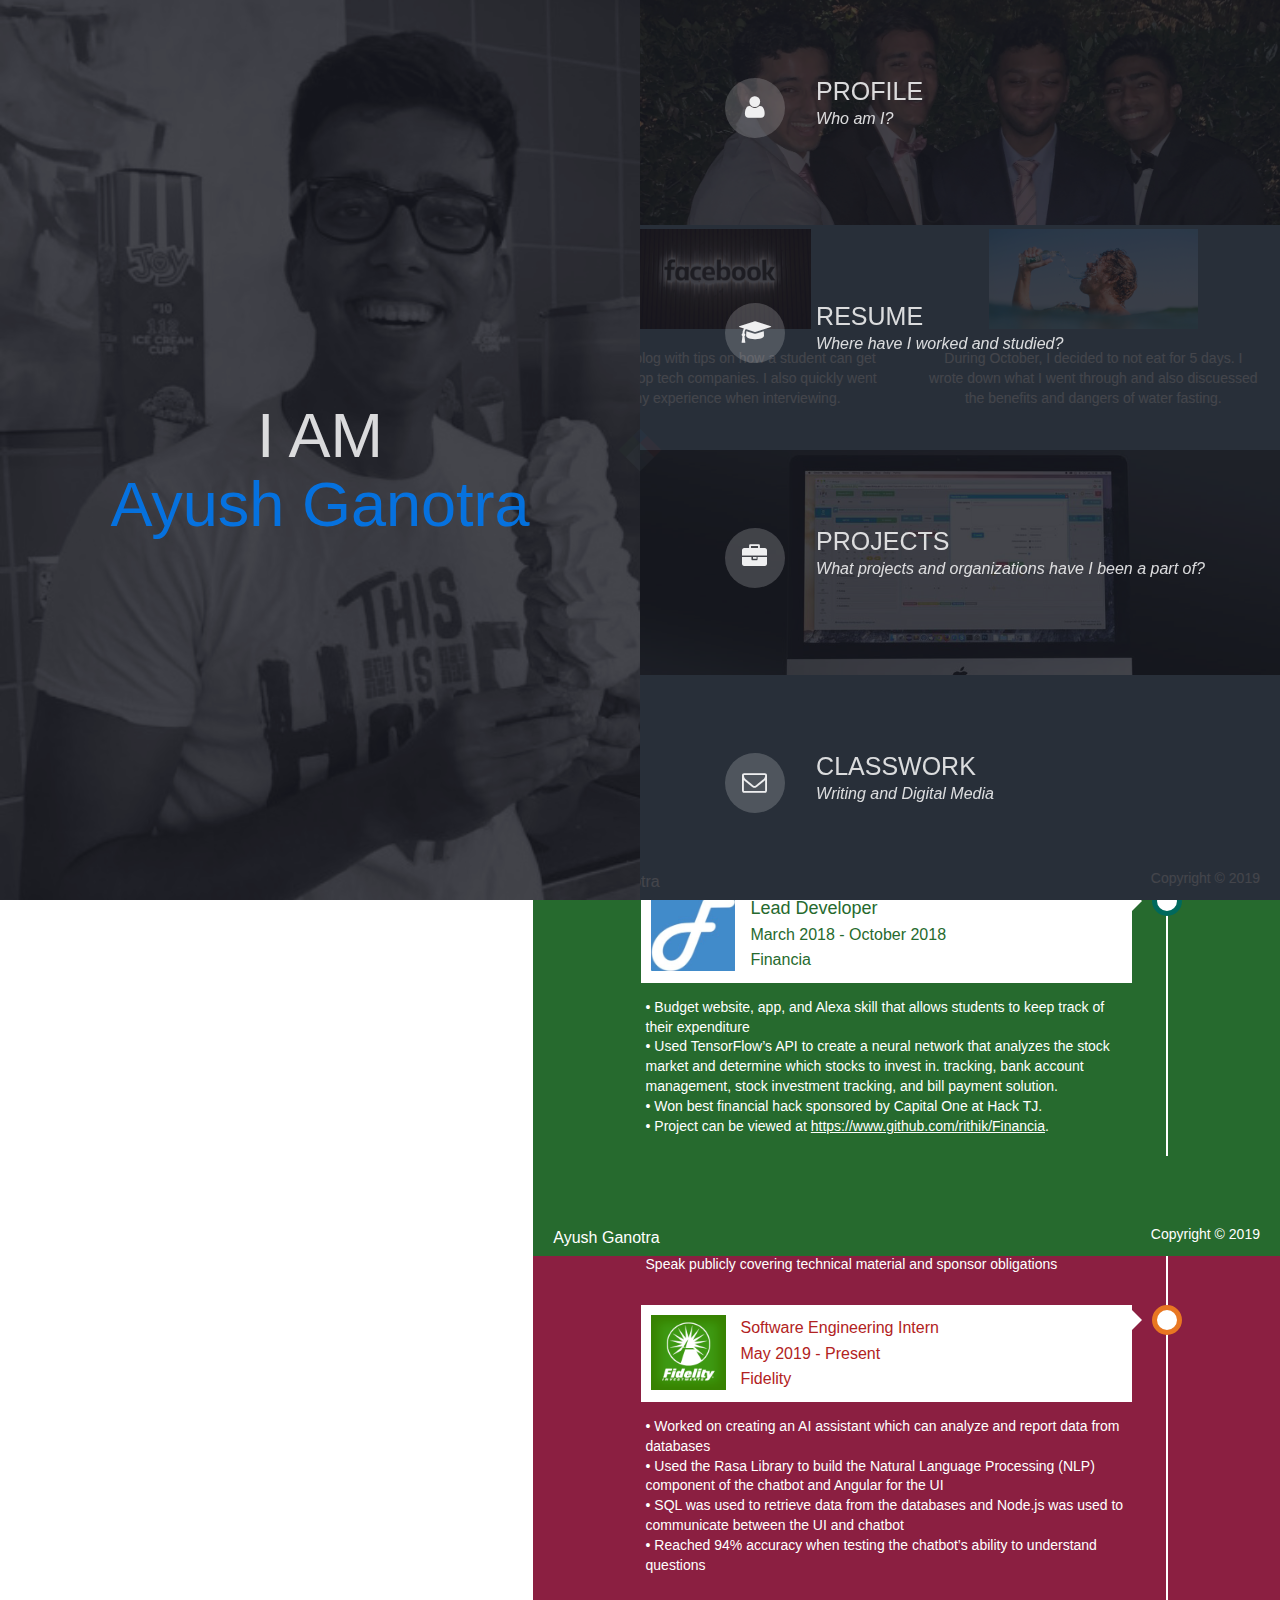
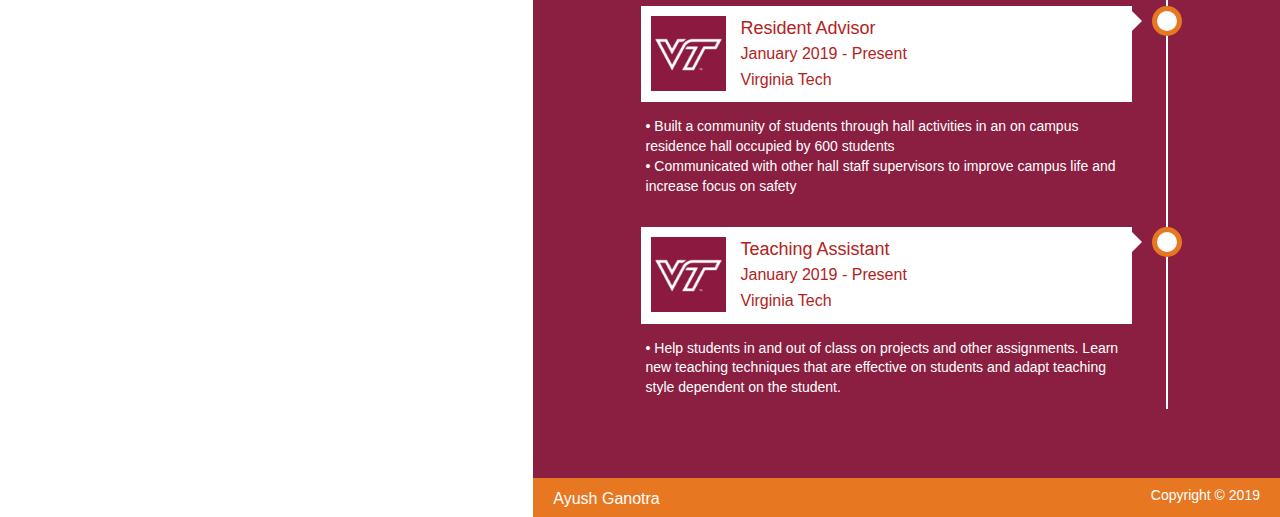
==== index.html @ da8c5354 "vlogs and blogs" ====
<!doctype html>
<html lang="en" class="no-js">


<meta http-equiv="content-type" content="text/html;charset=utf-8" />

<head>

    <!-- Global site tag (gtag.js) - Google Analytics -->
    <script async src="https://www.googletagmanager.com/gtag/js?id=UA-125806942-1"></script>
    <script>
        window.dataLayer = window.dataLayer || [];
        function gtag() { dataLayer.push(arguments); }
        gtag('js', new Date());

        gtag('config', 'UA-125806942-1');
    </script>

    <meta charset="UTF-8">
    <meta http-equiv="X-UA-Compatible" content="IE=edge">
    <meta name="viewport" content="width=device-width, initial-scale=1, maximum-scale=1, user-scalable=no">
    <title>Ayush Ganotra</title>
    <link rel="icon" href="images/Sunset.jpg">
    <link type="text/css" rel="stylesheet" href="bootstrap/css/bootstrap.min.css">

    <link type="text/css" rel="stylesheet" href="library/font-awesome/css/font-awesome.min.css">
    <link type="text/css" rel="stylesheet" href="library/popup/popup.css">
    <link type="text/css" rel="stylesheet" href="library/owl-carousel/owl.carousel.css">
    <link type="text/css" rel="stylesheet" href="library/owl-carousel/owl.theme.css">
    <link type="text/css" rel="stylesheet" href="css/style.blue.css">
    <link type="text/css" rel="stylesheet" href="css/responsive.css">

    <script type="text/javascript" src="library/modernizr/modernizr.js"></script>
</head>

<body>
    <div id="preloader">
        <div class="loader">
            <span></span>
            <span style="background: #B22222;"></span>
            <span style="background: #266A2E;"></span>
            <span style="background: #6A8D9D;"></span>
        </div>
    </div>

    <div class="home-page">
        <div class="introduction">
            <img alt="" src="images/ProfilePicture.jpg">
            <div class="mask">
            </div>
            <div class="intro-content">
                <h1>
                    I AM <br /><span>Ayush Ganotra</span></h1>
            </div>
        </div>


        <div class="menu">
            <div class="profile-btn">
                <img alt="" src="images/menu/profile_cover.jpg">
                <div class="mask">
                </div>
                <div class="heading col-xs-11 col-xs-offset-1">
                    <div class="col-xs-2 hidden-xs">
                        <i class="fa fa-user"></i>
                    </div>
                    <div class="col-sm-10">
                        <h2>PROFILE</h2>
                        <h3>Who am I?</h3>
                    </div>
                </div>
            </div>

            <div class="resume-btn">
                <img alt="" src="images/menu/portfolio_btn.jpg">
                <div class="mask">
                </div>
                <div class="heading col-xs-11 col-xs-offset-1">
                    <div class="col-xs-2 hidden-xs">
                        <i class="fa fa-graduation-cap"></i>
                    </div>
                    <div class="col-sm-10">
                        <h2>RESUME</h2>
                        <h3>Where have I worked and studied?</h3>
                    </div>
                </div>
            </div>

            <div class="portfolio-btn">
                <img alt="" src="images/menu/profile_btn.jpg">
                <div class="mask">
                </div>
                <div class="heading col-xs-11 col-xs-offset-1">
                    <div class="col-xs-2 hidden-xs">
                        <i class="fa fa-briefcase"></i>
                    </div>
                    <div class="col-sm-10">
                        <h2>PROJECTS</h2>
                        <h3>What projects and organizations have I been a part of?</h3>
                    </div>
                </div>
            </div>

            <div class="contact-btn">
                <img alt="" src="images/menu/resume_btn.jpg">
                <div class="mask">
                </div>
                <div class="heading col-xs-11 col-xs-offset-1">
                    <div class="col-xs-2 hidden-xs">
                        <i class="fa fa-envelope-o"></i>
                    </div>
                    <div class="col-sm-10">
                        <h2>CLASSWORK</h2>
                        <h3>Writing and Digital Media</h3>
                    </div>
                </div>
            </div>

        </div>
    </div>

    <div class="close-btn"></div>

    <div class="profile-page">

        <div class="image-container col-md-5 col-sm-12">
            <div class="mask">
            </div>
            <div class="main-heading">
                <h1>PROFILE</h1>
            </div>
        </div>

        <div class="content-container col-md-7 col-sm-12">

            <div class="story clearfix" style="min-height:0;">
                <h2 class="small-heading">WHO AM I?</h2>
                <div class="col-lg-11 col-lg-offset-1">
                    <div class="story-content clearfix">
                        <img alt="" src="images/Suit.jpeg" class="col-xs-offset-1 col-sm-offset-0 col-sm-4 col-xs-10">
                        <div class="col-sm-8 col-xs-12">
                            <h3>Well my full name is Ayushmaan Ganotra. </h3>
                            <div>
                                I'm currently a Sophomore at Virginia Tech pursuing a Computer Science Major.
                                I love to work on Computer Science and more specifically AI. I have commited to
                                interning at Facebook in 2020.
                            </div>

                            <a href="Resume.pdf" target="_blank">Download Resume</a>
                        </div>
                    </div>
                </div>
            </div>

            <div class="services-container clearfix">
                <h2 class="small-heading">WHAT CAN I DO?</h2>

                <div class="services col-lg-4 col-md-4 col-sm-4">
                    <i class="fa fa-code"></i>
                    <h3>BACKEND DEVELOPMENT</h3>
                    <p>
                        Node.js, Flask, and Angular
                    </p>
                </div>

                <div class="services col-lg-4 col-md-4 col-sm-4">
                    <i class="fa fa-laptop"></i>
                    <h3>WEB APP DEVELOPMENT</h3>
                    <p>
                        React, Javascript, CSS, HTML
                    </p>
                </div>


                <div class="services col-lg-4 col-md-4 col-sm-4">
                    <i class="fa fa-mobile"></i>
                    <h3>MOBILE APP DEVELOPMENT</h3>
                    <p>
                        Android, Flutter
                    </p>
                </div>

                <div class="services col-lg-4 col-md-4 col-sm-4">
                    <i class="fa fa-database"></i>
                    <h3>DATABASES</h3>
                    <p>
                        Firebase, MySQL, and SQLite
                    </p>
                </div>

                <div class="services col-lg-4 col-md-4 col-sm-4">
                    <i class="fa fa-code-fork"></i>
                    <h3>MISCELLANEOUS</h3>
                    <p>
                        Python, Git, Typescript, C, C++, Docker, Google Cloud, Amazon Web Services and Java
                    </p>
                </div>

                <div class="services col-lg-4 col-md-4 col-sm-4">
                    <i class="fa fa-phone"></i>
                    <h3>CONTACT ME</h3>
                    <p>
                        Phone: 703-839-3475<br>Email: ayushg@vt.edu
                    </p>
                </div>
            </div>

            <div class="footer clearfix">
                <a href="Resume.pdf" target="_blank">Ayush Ganotra</a>
                <p>
                    Copyright © 2019
                </p>
            </div>
        </div>
    </div>

    <div class="resume-page">

        <div class="image-container col-md-5 col-sm-12">
            <div class="mask">
            </div>
            <div class="main-heading">
                <div class="red">
                    <h1>RESUME</h1>
                </div>
            </div>
        </div>

        <div class="content-container col-md-7 col-sm-12">

            <div class="education clearfix">
                <h2 class="small-heading">EDUCATION</h2>

                <div
                    class="education-container col-lg-10 col-lg-offset-1 col-md-12 col-md-offset-0 col-sm-10 col-sm-offset-1">
                    <div class="item" style="color: #8B1F41">
                        <div class="bullet hidden-xs" style="background: #E87722">
                        </div>
                        <div class="education-content" style="color: #8B1F41">
                            <h3 style="background: #8B1F41; ::before border-color: #8B1F41">Virginia
                                Tech<br /><span>Blacksburg, Virginia</span> <br /><span> August 2018 - May 2021
                                    (Expected)</span></h3>
                            <p style="color:#8B1F41;margin-bottom: 0px;padding-bottom: 10px;">
                                GPA: 3.7 - Major: B.S. in Computer Science, May 2021 (Expected)
                                <br />
                                <br />
                                Pertinent Coursework includes:
                                <table class="table">
                                    <tbody>
                                        <tr>
                                            <td style="width:33%">Software Design & Data Structures</td>
                                            <td style="width:33%">Problem Solving</td>
                                            <td style="width:33%;">Computer Organization</td>
                                        </tr>
                                        <tr>
                                            <td style="border-bottom:1px solid #ddd; width:33%;">Discrete Math</td>
                                            <td style="border-bottom:1px solid #ddd; width:33%;">Applied Combinatorics
                                            </td>
                                            <td style="border-bottom:1px solid #ddd; width:33%;">Linear Alegebra</td>
                                        </tr>
                                    </tbody>
                                </table>
                            </p>
                        </div>
                    </div>

                    <div class="item" style="color: #FF0000">
                        <div class="bullet hidden-xs" style="background: #FF0000">
                        </div>
                        <div class="education-content" style="color: #8B1F41">
                            <h3 style="background: #000080; ::before border-color: #E87722">Thomas Jefferson High School
                                for Science and Technology <br /><span>Alexandria, Virginia</span> <br /><span>
                                    September 2014 - June 2018</span></h3>
                            <p style="padding-bottom:0px; color:#8B1F41;">
                                Graduated with a 4.2 GPA - Class of 2018
                                <br />
                                <br />
                                Pertinent Coursework includes:
                                <table class="table">
                                    <tbody>
                                        <tr>
                                            <td>AP Calculus BC</td>
                                            <td>Multivariable Calculus</td>
                                            <td>Linear Alegebra</td>
                                        </tr>
                                        <tr>
                                            <td>AP Computer Science</td>
                                            <td>Mobile & Web App Dev</td>
                                            <td>Computer Vision</td>
                                        </tr>
                                        <tr>
                                            <td style="border-bottom:1px solid #ddd;">Artificial Intelligence</td>
                                            <td style="border-bottom:1px solid #ddd;">Automation and Robotics</td>
                                            <td style="border-bottom:1px solid #ddd;">Parallel Computing</td>
                                        </tr>
                                    </tbody>
                                </table>
                            </p>
                        </div>
                    </div>

                </div>
            </div>

            <div class="experience clearfix" style="background: #8B1F41">
                <h2 class="small-heading">PROFESSIONAL EXPERIENCE</h2>
                <div
                    class="experience-container col-lg-10 col-lg-offset-1 col-md-12 col-md-offset-0 col-sm-10 col-sm-offset-1">

                    <div class="item">
                        <div class="bullet hidden-xs" style="border: 5px solid #E87722">
                        </div>
                        <div class="experience-content">
                            <h3 style="color: #B22222">
                                <span>
                                    <img alt="" src="images/menu/MLH.jpg"
                                        style="height: 75px; float: left; margin-right: 15px;">
                                </span>
                                MLH Coach<span> <br /> Nov 2019 - Present<br />
                                    Major League Hacking</span></h3>
                            <p>
                                Coach (event representative) at student run hackathons across the US
                                <br>Coordinate with attendees, organizers, mentors, and sponsors to the ensure the best
                                experience
                                <br>Speak publicly covering technical material and sponsor obligations
                            </p>
                        </div>
                    </div>

                    <div class="item">
                        <div class="bullet hidden-xs" style="border: 5px solid #E87722">
                        </div>
                        <div class="experience-content">
                            <h3 style="color: #B22222">
                                <span>
                                    <img alt="" src="images/menu/fidelity.png"
                                        style="height: 75px; float: left; margin-right: 15px;">
                                </span>
                                <span style="left=75px;">
                                    Software Engineering Intern
                                    <br> May 2019 - Present<br />
                                    Fidelity
                                </span>



                            </h3>

                            <p>
                                • Worked on creating an AI assistant which can analyze and report data from databases
                                <br>• Used the Rasa Library to build the Natural Language Processing (NLP) component of
                                the chatbot and Angular for the UI
                                <br>• SQL was used to retrieve data from the databases and Node.js was used to
                                communicate between the UI and chatbot
                                <br>• Reached 94% accuracy when testing the chatbot’s ability to understand questions
                            </p>
                        </div>
                    </div>


                    <div class="item">
                        <div class="bullet hidden-xs" style="border: 5px solid #E87722">
                        </div>
                        <div class="experience-content">
                            <h3 style="color: #B22222">
                                <img alt="" src="images/menu/VT.png"
                                    style="height: 75px; float: left; margin-right: 15px;">
                                Resident Advisor<span> <br /> January 2019 - Present<br />
                                    Virginia Tech</span></h3>
                            <p>
                                • Built a community of students through hall activities in an on campus residence hall
                                occupied by 600 students
                                <br>• Communicated with other hall staff supervisors to improve campus life and increase
                                focus on safety
                            </p>
                        </div>
                    </div>

                    <div class="item">
                        <div class="bullet hidden-xs" style="border: 5px solid #E87722">
                        </div>
                        <div class="experience-content">
                            <h3 style="color: #B22222"><img alt="" src="images/menu/VT.png"
                                    style="height: 75px; float: left; margin-right: 15px;"> Teaching Assistant<span>
                                    <br /> January 2019 - Present<br />
                                    Virginia Tech</span></h3>
                            <p>
                                • Help students in and out of class on projects and other assignments. Learn new
                                teaching techniques that are effective on students and adapt teaching style dependent on
                                the student.
                            </p>
                        </div>
                    </div>

                </div>
            </div>

            <div class="footer clearfix" style="background: #E87722">
                <a href="Resume.pdf" target="_blank">Ayush Ganotra</a>
                <p>
                    Copyright © 2019
                </p>
            </div>
        </div>
    </div>

    <div class="portfolio-page">

        <div class="image-container col-md-5 col-sm-12">
            <div class="mask">
            </div>
            <div class="main-heading">
                <div class="gray">
                    <h1>PROJECTS</h1>
                </div>
            </div>
        </div>

        <div class="content-container col-md-7 col-sm-12">
            <div class="education clearfix">
                <h2 class="small-heading">ORGANIZATIONS</h2>

                <div
                    class="oeducation-container col-lg-10 col-lg-offset-1 col-md-12 col-md-offset-0 col-sm-10 col-sm-offset-1">
                    <div class="item" style="color: #266A2E">
                        <div class="bullet hidden-xs" style="background: #266A2E">
                        </div>
                        <div class="oeducation-content" style="color: #266A2E">

                            <h3 style="background: #266A2E;">
                                <img alt="" src="images/menu/logoAlphaBG.png"
                                    style="height: 75px; float: left; margin-right: 15px;">
                                Lead of Sponsorship<span>
                                    <br /> September 2018 -
                                    Present<br>
                                    VTHacks</span></h3>
                            <p style="color:#266A2E;margin-bottom: 0px;padding-bottom: 10px;">
                                • Worked on raising over $26k from 9 companies for the VTHacks hackathon that had over
                                1000 registrations.
                                <br>
                                • Managed communication with sponsors, negotiated conditions and
                                funding, and ensured a dynamic and exciting experience for representatives who attended
                                the event

                            </p>
                        </div>
                    </div>

                </div>
            </div>
            <div class="portfolio clearfix" style="background: #266A2E">

                <h2 class="small-heading">PROJECTS</h2>
                <div
                    class="portfolio-container col-lg-10 col-lg-offset-1 col-md-12 col-md-offset-0 col-sm-10 col-sm-offset-1">

                    <div class="item">
                        <div class="bullet hidden-xs" style="border: 5px solid #00695C">
                        </div>
                        <div class="portfolio-content">
                            <h3 style="color: #266A2E">
                                <span>
                                    <img alt="" src="images/menu/abstractassembly.png"
                                        style="height: 75px; float: left; margin-right: 15px;">
                                </span>
                                Abstract Assembly<span> <br /> December 2018 - Present<br>
                                    Lead Developer</span></h3>
                            <p>
                                • Use deep learning techniques to decrease the design process time of CubeSats by over
                                50%.
                                <br>• Part of Orion AI Satellite Builder: Creating firebase services that allow
                                components to communicate with each other
                                <br>• Currently working with one company and hope to launch product by Q4 2019
                            </p>
                        </div>
                    </div>

                    <div class="item">
                        <div class="bullet hidden-xs" style="border: 5px solid #00695C">
                        </div>
                        <div class="portfolio-content">
                            <h3 style="color: #266A2E">
                                <span>
                                    <img alt="" src="images/menu/financia.jpeg"
                                        style="height: 75px; float: left; margin-right: 15px;">
                                </span>
                                Lead Developer<span> <br /> March 2018 - October 2018<br>
                                    Financia</span></h3>
                            <p>
                                • Budget website, app, and Alexa skill that allows students to keep track of their
                                expenditure
                                <br>• Used TensorFlow’s API to create a neural network that analyzes the stock market
                                and determine which stocks to invest in.
                                tracking, bank account management, stock investment tracking, and bill payment solution.
                                <br>• Won best financial hack sponsored by Capital One at Hack TJ.
                                <br>• Project can be viewed at <a href="https://www.github.com/rithik/Financia"
                                    target="_blank" style="color:white; text-decoration:underline;"
                                    onMouseOver="this.style.fontWeight=700;"
                                    onMouseOut="this.style.fontWeight=400;">https://www.github.com/rithik/Financia</a>.
                            </p>
                        </div>
                    </div>

                </div>
            </div>

            <div class="footer clearfix" style="background: #266A2E">
                <a href="Resume.pdf" target="_blank">Ayush Ganotra</a>
                <p>
                    Copyright © 2019
                </p>
            </div>
        </div>
    </div>

    <div class="contact-page" style="background:#B0B0B0">

        <div class="image-container col-md-5 col-sm-12">
            <div class="mask">
            </div>
            <div class="main-heading">
                <div class="gray">
                    <h1>CLASSWORK</h1>
                </div>
            </div>
        </div>

        <div class="content-container col-md-7 col-sm-12">
            <div class="contact-details clearfix" id="contact_section" style="background:#6A8D9D">
                <h2 class="small-heading" style="color:white">VLOGS AND BLOGS</h2>
                <div class="contact col-sm-6">
                    <h4 class="small-heading text-center" style="color:white">How to get an opportunity to work at
                        Google, Facebook, or Microsoft</h4>
                    <img style="height: 100px; display: block; margin: auto;" src="images/menu/facebook.jpeg">
                    <br>
                    <p style="color:white">
                        I created a blog with tips on how a student can get offers from top tech companies. I also
                        quickly went over my experience when interviewing.
                    </p>
                </div>

                <div class="contact col-sm-6">
                    <p style="color:white">
                        <h4 class="small-heading text-center" style="color:white">How to get an opportunity to work at
                            Google, Facebook, or Microsoft</h4>
                        <img style="height: 100px; display: block; margin: auto;" src="images/menu/drinking_water.jpg">
                        <br>
                        <p style="color:white">
                            During October, I decided to not eat for 5 days. I wrote down what I went through and also
                            discuessed the benefits and dangers of water fasting.
                        </p>
                    </p>
                </div>

                <div class="contact col-sm-6" style="height: auto; color:white">
                    <iframe width="100%" height="100" scrolling="yes" frameborder="no" allow="autoplay"
                        src="https://w.soundcloud.com/player/?url=https%3A//api.soundcloud.com/tracks/713807728&color=%23ff5500&auto_play=false&hide_related=false&show_comments=true&show_user=true&show_reposts=false&show_teaser=true&visual=true"></iframe>

                    Our podcast on covers Virginia Tech's perception of Virtual Reality. We interviewed multiple
                    students and then talked about the responsed. After each interview, we also discussed our own
                    opinions on Virtual Reality.
                </div>

                <div class="contact col-sm-6" style="height: auto;">
                    <iframe width="300" height="100" src="https://www.youtube.com/embed/5u7WNGYyilE" frameborder="0"
                        allow="accelerometer; autoplay; encrypted-media; gyroscope; picture-in-picture"
                        allowfullscreen></iframe>
                    <div style="color:white">
                        Our video analyzes Zion Williamson's highlight. We talk about the potential Zion can have in the
                        NBA once he comes back. Will he be the next Lebron James?
                    </div>
                </div>

            </div>

            <div class="footer clearfix" id="contact_footer" style="background: #6a8d9d;">
                <div class="bfooter">
                    <a href="Resume.pdf" target="_blank">Ayush Ganotra</a>
                    <p>
                        Copyright © 2019
                    </p>
                </div>
            </div>
        </div>

    </div>


    <script type="text/javascript" src="js/jquery-1.11.3.min.js"></script>
    <script type="text/javascript" src="bootstrap/js/bootstrap.min.js"></script>
    <script type="text/javascript" src="library/jquery-easing/jquery.easing.min.js"></script>
    <script type="text/javascript" src="library/easy-pie-charts/jquery.easypiechart.min.js"></script>
    <script type="text/javascript" src="library/popup/jquery.popup.min.js"></script>
    <script type="text/javascript" src="library/owl-carousel/owl.carousel.min.js"></script>
    <script type="text/javascript" src="library/gMap/jquery.gmap.min.js"></script>
    <script type="text/javascript" src="library/buggyfill/viewport-units-buggyfill.hacks.js"></script>
    <script type="text/javascript" src="library/buggyfill/viewport-units-buggyfill.js"></script>
    <script>
        window.viewportUnitsBuggyfill.init({
            refreshDebounceWait: 50,
            hacks: window.viewportUnitsBuggyfillHacks
        });
        function resizeContactsPage() {
            if ($(window).width() > 480) {
                var footer_height = $("#contact_footer").outerHeight();
                $("#contact_section")[0].style.height = window.innerHeight - footer_height + "px";
            }
        }
        $(function () {
            resizeContactsPage();
        })
        window.addEventListener("resize", resizeContactsPage);

    </script>
    <script type="text/javascript" src="js/script.js"></script>
</body>

</html>
---- library/popup/popup.css ----
/*-------------------------------

	POPUP.CSS

-------------------------------*/

.popup_back {
	height: 100%;
	left: 0;
	position: fixed;
	top: 0;
	width: 100%;
	z-index: 1080;
}

.popup_cont {
	position: fixed;
	z-index: 1100;
}

.preloader {
	z-index: 1110;
}

/*---------------------

	EDIT BELOW

*/

.popup_close {
	color: #343333;
	cursor: pointer;
    background: #fff;
	position: absolute;
	padding: 0 5px;
	right: 10px;
	top: 10px;
}

@media only screen and (max-width: 768px) {
    .popup_close {
        color: #fff;
        background: #343333;
    }
}

.popup_back {
	cursor: pointer;
	background-color: #222;
}

div.popup {
	background: #fff;
}

.preloader {
	left: 50%;
	margin: -10px 0 0 -25px;
	position: fixed;
	top: 50%;
}
---- css/style.blue.css ----
/*
--------------------------------------------------------*

[INSTA, Main Stylesheet ]

    Color        : BLUE ( #0E4D92 )

    Name         : INSTA - Responsive Onepage Resume Template

    Version      :  1.0

    Author       :  Pixel_Factory

    Author URI   :  http://themeforest.net/user/Pixel_Factory

    Author Email : h.nafees.anwar@gmail.com


--------------------------------------------------------

--------------------------------------------------------

   TABLE OF CONTENTS:
  ====================

    1 ) Font Import From Google Fonts

    2 ) Preloader Styles

    3 ) General Rulas

    4 ) Homepage Styles

        - ( a ) Homepage
        - ( b ) Introduction Section
        - ( c ) Navigation Menu

    5 ) Close Button

    6 ) General Rules for Content Pages Fixed Image

    7 ) Profile Page

        - ( a ) Story of Glory
        - ( b ) What Can I Do
        - ( c ) Some Facts

    8 ) Resume Page

        - ( a ) Education Section
        - ( b ) Experience Section
        - ( c ) Skills Section

    9 ) Portfolio Page

        - ( a ) Portfolio Section
        - ( b )  Testimonial Section

    10 ) Contact Page

        - ( a )  Contact Form
        - ( b )  Contact Details

    11 ) Footer

--------------------------------------------------------
*/

/*-----------------------------------
                       1 ) Font Import From Google Fonts
                      -----------------------------------*/

@import url(https://fonts.googleapis.com/css?family=Hind:300, 500);
@import url(https://fonts.googleapis.com/css?family=Open+Sans:400, 400italic);

/*----------------------
                       2 ) Preloader Styles
                      ----------------------*/

#preloader {
  position: fixed;
  top: 0;
  left: 0;
  right: 0;
  bottom: 0;
  background-color: #1a1b23;
  z-index: 10000;
}

.loader {
  position: absolute;
  top: 50%;
  left: 50%;
  width: 30px;
  height: 30px;
  -webkit-transform: translate(-50%, -50%) rotate(45deg) translate3d(0, 0, 0);
  -moz-transform: translate(-50%, -50%) rotate(45deg) translate3d(0, 0, 0);
  -ms-transform: translate(-50%, -50%) rotate(45deg) translate3d(0, 0, 0);
  -o-transform: translate(-50%, -50%) rotate(45deg) translate3d(0, 0, 0);
  transform: translate(-50%, -50%) rotate(45deg) translate3d(0, 0, 0);
  -webkit-animation: loader 1.2s infinite ease-in-out;
  animation: loader 1.2s infinite ease-in-out;
}

.loader span {
  position: absolute;
  display: block;
  width: 20px;
  height: 20px;
  opacity: 0.8;
  background-color: #0e4d92;
  -webkit-animation: loaderBlock 1.2s infinite ease-in-out both;
  animation: loaderBlock 1.2s infinite ease-in-out both;
}

.loader span:nth-child(1) {
  top: 0;
  left: 0;
}

.loader span:nth-child(2) {
  top: 0;
  right: 0;
  -webkit-animation: loaderBlockInverse 1.2s infinite ease-in-out both;
  animation: loaderBlockInverse 1.2s infinite ease-in-out both;
}

.loader span:nth-child(3) {
  bottom: 0;
  left: 0;
  -webkit-animation: loaderBlockInverse 1.2s infinite ease-in-out both;
  animation: loaderBlockInverse 1.2s infinite ease-in-out both;
}

.loader span:nth-child(4) {
  bottom: 0;
  right: 0;
}

@-webkit-keyframes loader {
  0%,
  10%,
  100% {
    width: 40px;
    height: 40px;
  }
  65% {
    width: 80px;
    height: 80px;
  }
}

@-webkit-keyframes loaderBlock {
  0%,
  30% {
    -webkit-transform: rotate(0);
    -moz-transform: rotate(0);
    -ms-transform: rotate(0);
    -o-transform: rotate(0);
    transform: rotate(0);
  }
  55% {
    opacity: 1;
  }
  100% {
    -webkit-transform: rotate(90deg);
    -moz-transform: rotate(90deg);
    -ms-transform: rotate(90deg);
    -o-transform: rotate(90deg);
    transform: rotate(90deg);
  }
}

@-webkit-keyframes loaderBlockInverse {
  0%,
  20% {
    -webkit-transform: rotate(0);
    -moz-transform: rotate(0);
    -ms-transform: rotate(0);
    -o-transform: rotate(0);
    transform: rotate(0);
  }
  55% {
    opacity: 1;
  }
  100% {
    -webkit-transform: rotate(-90deg);
    -moz-transform: rotate(-90deg);
    -ms-transform: rotate(-90deg);
    -o-transform: rotate(-90deg);
    transform: rotate(-90deg);
  }
}

@keyframes loader {
  0%,
  10%,
  100% {
    width: 40px;
    height: 40px;
  }
  65% {
    width: 80px;
    height: 80px;
  }
}

@keyframes loaderBlock {
  0%,
  30% {
    -webkit-transform: rotate(0);
    -moz-transform: rotate(0);
    -ms-transform: rotate(0);
    -o-transform: rotate(0);
    transform: rotate(0);
  }
  55% {
    opacity: 1;
  }
  100% {
    -webkit-transform: rotate(90deg);
    -moz-transform: rotate(90deg);
    -ms-transform: rotate(90deg);
    -o-transform: rotate(90deg);
    transform: rotate(90deg);
  }
}

@keyframes loaderBlockInverse {
  0%,
  20% {
    -webkit-transform: rotate(0);
    -moz-transform: rotate(0);
    -ms-transform: rotate(0);
    -o-transform: rotate(0);
    transform: rotate(0);
  }
  55% {
    opacity: 1;
  }
  100% {
    -webkit-transform: rotate(-90deg);
    -moz-transform: rotate(-90deg);
    -ms-transform: rotate(-90deg);
    -o-transform: rotate(-90deg);
    transform: rotate(-90deg);
  }
}

/*-------------------
                       3 ) General Rulas
                      -------------------*/

p,
h1,
h2,
h3,
h4,
h5,
h6 {
  color: #343333;
}

html,
body,
textarea,
button,
input {
  font-family: "Open Sans", sans-serif;
}

h1,
h2,
h3,
h4,
h5,
h6 {
  font-family: "Hind", sans-serif;
}

p {
  font-size: 14px;
  line-height: 1.42;
}

h1 {
  font-size: 63px;
  font-weight: 500;
}

h2 {
  font-size: 36px;
  font-weight: 500;
}

h2.small-heading {
  padding: 60px 0 20px 0;
  text-align: center;
}

h3 {
  font-size: 18px;
  font-weight: 500;
}

body {
  overflow-x: hidden;
}

/*---------------------
                       4 ) Homepage Styles
                      ---------------------*/

/* ( a ) Homepage */

.home-page {
  width: 100vw;
  height: 100vh;
  overflow: hidden;
  position: fixed;
  top: 0;
  left: 0;
  z-index: 2000;
}

/* ( b ) Introduction Section */

.introduction {
  float: left;
  padding: 0;
  overflow: hidden;
  position: relative;
}

.introduction img {
  position: absolute;
  top: 0;
  left: 0;
}

.mask {
  width: 100%;
  height: 100%;
  opacity: 0.8;
  position: absolute;
  top: 0;
  left: 0;
  background: #1a1b23;
}

.intro-content {
  position: relative;
  z-index: 10;
  top: 50%;
  opacity: 0.9;
  -webkit-transform: translateY(-50%);
  -moz-transform: translateY(-50%);
  -ms-transform: translateY(-50%);
  -o-transform: translateY(-50%);
  transform: translateY(-50%);
}

.intro-content h1 {
  color: #fff;
  text-align: center;
}

.intro-content h1 span,
.main-heading h1 span {
  color: #0080ff;
}

.intro-content h2 {
  color: #fff;
  text-decoration: underline;
  text-align: center;
  font-weight: 300;
  font-size: 30px;
}

.social-media {
  font-size: 25px;
  text-align: center;
  margin-top: 50px;
}

.social-media a {
  color: #fff;
  text-decoration: none;
  outline: 0 none;
  padding: 0 10px;
}

.social-media a + .tooltip > .tooltip-inner {
  background-color: transparent;
  color: #0e4d92;
  font-size: 16px;
}
.social-media a + .tooltip > .tooltip-arrow {
  border-bottom-color: transparent;
}

/*Bootstrap tooltips Customized*/

.social-media a:hover {
  color: #0e4d92;
}

/* ( c ) Navigation Menu */

.menu {
  float: left;
  padding: 0;
  position: relative;
}

.menu > div {
  width: 100%;
  height: 25%;
  overflow: hidden;
  position: relative;
  cursor: pointer;
}

.menu > div > img {
  position: absolute;
  top: 0;
  left: 0;
  width: 100%;
  height: auto;
  -webkit-transition: -webkit-transform 1s linear;
  -moz-transition: -moz-transform 1s linear;
  -ms-transition: -ms-transform 1s linear;
  -o-transition: -o-transform 1s linear;
  transition: transform 1s linear;
}

.menu > div:hover > img {
  -webkit-transform: scale(1.2);
  -moz-transform: scale(1.2);
  -ms-transform: scale(1.2);
  -o-transform: scale(1.2);
  transform: scale(1.2);
}

.heading {
  position: relative;
  top: 50%;
  -webkit-transform: translateY(-50%);
  -moz-transform: translateY(-50%);
  -ms-transform: translateY(-50%);
  -o-transform: translateY(-50%);
  transform: translateY(-50%);
}

.heading i {
  background: rgba(256, 256, 256, 0.2);
  border-radius: 50%;
  color: #fff;
  display: block;
  font-size: 25px;
  height: 60px;
  line-height: 60px;
  margin: auto auto 10px;
  text-align: center;
  box-shadow: 0 0 0 0 rgba(256, 256, 256, 0.2);
  width: 60px;
  -webkir-transition: all 0.3s;
  -moz-transition: all 0.3s;
  -ms-transition: all 0.3s;
  -o-transition: all 0.3s;
  transition: all 0.3s;
}

.menu > div:hover .heading i {
  box-shadow: 0 0 0 50px rgba(256, 256, 256, 0);
}

.heading h2 {
  color: #fff;
  margin: 0;
  font-size: 25px;
  opacity: 0.9;
}

.heading h2 span {
  color: #0e4d92;
}

.heading h3 {
  color: #fff;
  margin-top: 5px;
  margin-bottom: 0;
  font-size: 16px;
  opacity: 0.9;
  font-style: italic;
  font-weight: 300;
}

/*------------------
                       5 ) Close Button
                      ------------------*/

.close-btn {
  background: url(../images/icon/close.png);
  z-index: 1000;
  cursor: pointer;
  width: 40px;
  height: 40px;
  position: fixed;
  right: 3%;
  top: 30px;
  background-size: cover;
}

/*-------------------------------------------------
                       6 ) General Rules for Content Pages Fixed Image
                      -------------------------------------------------*/

.profile-page,
.resume-page,
.portfolio-page,
.contact-page {
  position: absolute;
  top: 0;
  left: 0;
  width: 100%;
}

.image-container {
  height: 100vh;
  position: fixed;
  padding: 0;
  overflow: hidden;
}

.main-heading {
  position: relative;
  top: 50%;
  padding-left: 50px;
  -webkit-transform: translateY(200%);
  -moz-transform: translateY(200%);
  -ms-transform: translateY(200%);
  -o-transform: translateY(200%);
  transform: translateY(200%);
}

.main-heading h1 {
  color: #fff;
  position: relative;
  text-align: left;
}

.main-heading h1:after {
  background-color: #0e4d92;
  position: absolute;
  content: "";
  top: 100%;
  left: 0;
  width: 400px;
  height: 6px;
}

.main-heading .red h1:after {
  background-color: #b22222;
  position: absolute;
  content: "";
  top: 100%;
  left: 0;
  width: 400px;
  height: 6px;
}

.main-heading .gray h1:after {
  background-color: #6a8d9d;
  position: absolute;
  content: "";
  top: 100%;
  left: 0;
  width: 400px;
  height: 6px;
}

.main-heading .green h1:after {
  background-color: #266a2e;
  position: absolute;
  content: "";
  top: 100%;
  left: 0;
  width: 400px;
  height: 6px;
}

.content-container {
  left: 41.666%;
  position: relative;
  padding: 0;
  background: #f5f5f5;
}

/*------------------
                       7 ) Profile Page
                      ------------------*/

/* ( a ) Story of Glory */

.profile-page .image-container {
  background: url(../images/menu/profile_cover.jpg);
  background-size: cover;
  background-position: bottom;
}

.story {
  background: #e6ac03;
  background-size: cover;
  min-height: 100vh;
}

.story-content {
  padding: 20px;
}

.story-content img {
  padding: 0;
  border: 1px solid #0e4d92;
}

.story-content div h3 {
  color: #0e4d92;
  line-height: 1;
  margin-top: 0;
}

.story-content div p {
  text-indent: 25px;
}

.story-content div a {
  border: 1px solid #0e4d92;
  color: #0e4d92;
  display: block;
  float: left;
  margin: 29px 5px;
  padding: 10px 25px;
  text-decoration: none;
  text-align: center;
  -webkir-transition: all 0.3s;
  -moz-transition: all 0.3s;
  -ms-transition: all 0.3s;
  -o-transition: all 0.3s;
  transition: all 0.3s;
}

.story-content div a:hover {
  background: #0e4d92;
  color: #fff;
}

/* ( b ) What Can I Do */

.services-container {
  background: #0e4d92;
}

.services-container h2 {
  color: #fff;
}

.services {
  text-align: center;
  padding: 15px;
  -webkir-transition: all 0.3s;
  -moz-transition: all 0.3s;
  -ms-transition: all 0.3s;
  -o-transition: all 0.3s;
  transition: all 0.3s;
}

.services:hover {
  background: rgba(255, 255, 255, 0.05);
}

.services i {
  background: #fff;
  border-radius: 50%;
  box-shadow: 0 0 0 8px rgba(255, 255, 255, 0.15),
    0 0 0 0 rgba(255, 255, 255, 0.3);
  color: #0e4d92;
  font-size: 36px;
  height: 60px;
  line-height: 60px;
  width: 60px;
  margin: 20px 0 10px 0;
  -webkir-transition: all 0.3s;
  -moz-transition: all 0.3s;
  -ms-transition: all 0.3s;
  -o-transition: all 0.3s;
  transition: all 0.3s;
  cursor: pointer;
}

.services:hover i {
  box-shadow: 0 0 0 8px rgba(255, 255, 255, 0.15),
    0 0 0 40px rgba(255, 255, 255, 0);
}
.services p,
.services h3 {
  color: #fff;
}

/* ( c ) Some Facts */

.facts {
  background: url(../images/background/facts-bg.html);
  background-size: cover;
  text-align: center;
  padding: 50px 15px;
}

/*-----------------
                       8 ) Resume Page
                      -----------------*/

/* ( a ) Education Section */

.resume-page .image-container {
  background: url(../images/background/resume_image.jpg);
  background-size: cover;
  background-position: bottom;
}

.education-container {
  position: relative;
  margin-bottom: 50px;
  margin-top: 25px;
}

.education-container:before {
  background: #b22222;
  content: "";
  height: 96%;
  left: 50px;
  position: absolute;
  top: 2%;
  width: 2px;
}

.item {
  position: relative;
  margin-bottom: 5px;
}

.education-container .bullet {
  background: #b22222;
  border: 5px solid #fff;
  border-radius: 50%;
  height: 30px;
  left: 21px;
  display: inline-block;
  position: relative;
  width: 30px;
  -webkir-transition: all 0.3s;
  -moz-transition: all 0.3s;
  -ms-transition: all 0.3s;
  -o-transition: all 0.3s;
  transition: all 0.3s;
  vertical-align: top;
}

.education-content {
  display: inline-block;
  padding: 0 15px;
  margin-left: 15px;
  width: 88%;
}

.education-content h3 {
  background: #b22222;
  color: #fff;
  display: block;
  margin: 0;
  padding: 10px;
  position: relative;
}

.education-content h3:before {
  border-color: transparent #b22222 transparent transparent;
  border-image: none;
  border-style: solid;
  border-width: 10px;
  content: "";
  position: absolute;
  right: 100%;
  top: 5px;
}

.education-content h3 span {
  font-size: 16px;
}

.education-content p {
  padding: 15px 5px;
}

/* ORGANIZATIONS  */

/* ( a ) Education Section */

.resume-page .image-container {
  background: url(../images/background/resume_image.jpg);
  background-size: cover;
  background-position: bottom;
}

.oeducation-container {
  position: relative;
  margin-bottom: 50px;
  margin-top: 25px;
}

.oeducation-container:before {
  background: #266a2e;
  content: "";
  height: 96%;
  left: 50px;
  position: absolute;
  top: 2%;
  width: 2px;
}

.item {
  position: relative;
  margin-bottom: 5px;
}

.oeducation-container .bullet {
  background: #266a2e;
  border: 5px solid #fff;
  border-radius: 50%;
  height: 30px;
  left: 21px;
  display: inline-block;
  position: relative;
  width: 30px;
  -webkir-transition: all 0.3s;
  -moz-transition: all 0.3s;
  -ms-transition: all 0.3s;
  -o-transition: all 0.3s;
  transition: all 0.3s;
  vertical-align: top;
}

.oeducation-content {
  display: inline-block;
  padding: 0 15px;
  margin-left: 15px;
  width: 88%;
}

.oeducation-content h3 {
  background: #266a2e;
  color: #fff;
  display: block;
  margin: 0;
  padding: 10px;
  position: relative;
  line-height: 1.42;
}

.oeducation-content h3:before {
  border-color: transparent #266a2e transparent transparent;
  border-image: none;
  border-style: solid;
  border-width: 10px;
  content: "";
  position: absolute;
  right: 100%;
  top: 5px;
}

.oeducation-content h3 span {
  font-size: 16px;
}

.oeducation-content p {
  padding: 15px 5px;
}

/* CURRENT PROJECTS*/

.beducation-container {
  position: relative;
  margin-bottom: 50px;
  margin-top: 25px;
}

.beducation-container:before {
  background: #266a2e;
  content: "";
  height: 96%;
  left: 50px;
  position: absolute;
  top: 2%;
  width: 2px;
}

.bitem {
  position: relative;
  margin-bottom: 5px;
}

.beducation-container .bullet {
  background: #00695c;
  border: 5px solid #fff;
  border-radius: 50%;
  height: 30px;
  left: 21px;
  display: inline-block;
  position: relative;
  width: 30px;
  -webkir-transition: all 0.3s;
  -moz-transition: all 0.3s;
  -ms-transition: all 0.3s;
  -o-transition: all 0.3s;
  transition: all 0.3s;
  vertical-align: top;
}

.beducation-content {
  display: inline-block;
  padding: 0 15px;
  margin-left: 15px;
  width: 88%;
}

.beducation-content h3 {
  background: #266a2e;
  color: #fff;
  display: block;
  margin: 0;
  padding: 10px;
  position: relative;
}

.beducation-content h3:before {
  border-color: transparent #266a2e transparent transparent;
  border-image: none;
  border-style: solid;
  border-width: 10px;
  content: "";
  position: absolute;
  right: 100%;
  top: 5px;
}

.beducation-content h3 span {
  font-size: 16px;
}

.beducation-content p {
  padding: 15px 5px;
}

/* ( b ) Experience Section */

.experience {
  background: #0e4d92;
}

.experience h2 {
  color: #fff;
}

.experience-container {
  position: relative;
  margin-bottom: 50px;
  margin-top: 25px;
}

.experience-container:before {
  background: #fff;
  content: "";
  height: 96%;
  right: 50px;
  position: absolute;
  top: 2%;
  width: 2px;
}

.experience-container .bullet {
  background: #fff;
  border: 5px solid #0e4d92;
  border-radius: 50%;
  height: 30px;
  right: 21px;
  display: inline-block;
  position: absolute;
  width: 30px;
  vertical-align: top;
}

.experience-content {
  display: inline-block;
  padding: 0 15px;
  margin-left: 15px;
  width: 88%;
}

.experience-content h3 {
  background: #fff;
  color: #0e4d92;
  display: block;
  margin: 0;
  line-height: 1.42;
  padding: 10px;
  position: relative;
}

.experience-content h3:before {
  border-color: transparent transparent transparent #fff;
  border-image: none;
  border-style: solid;
  border-width: 10px;
  content: "";
  position: absolute;
  left: 100%;
  top: 5px;
}

.experience-content h3 span {
  font-size: 16px;
}

.experience-content p {
  padding: 15px 5px;
  color: #fff;
}

/*
PORTFOLIO
*/

.portfolio {
  background: #0e4d92;
}

.portfolio h2 {
  color: #fff;
}

.portfolio-container {
  position: relative;
  margin-bottom: 50px;
  margin-top: 25px;
}

.portfolio-container:before {
  background: #fff;
  content: "";
  height: 96%;
  right: 50px;
  position: absolute;
  top: 2%;
  width: 2px;
}

.portfolio-container .bullet {
  background: #fff;
  border: 5px solid #0e4d92;
  border-radius: 50%;
  height: 30px;
  right: 21px;
  display: inline-block;
  position: absolute;
  width: 30px;
  vertical-align: top;
}

.portfolio-container .bullet .org {
  border: 5px solid #266a2e !important;
}

.portfolio-content {
  display: inline-block;
  padding: 0 15px;
  margin-left: 15px;
  width: 88%;
}

.portfolio-content h3 {
  background: #fff;
  color: #0e4d92;
  display: block;
  margin: 0;
  line-height: 1.42;
  padding: 10px;
  position: relative;
}

.portfolio-content h3:before {
  border-color: transparent transparent transparent #fff;
  border-image: none;
  border-style: solid;
  border-width: 10px;
  content: "";
  position: absolute;
  left: 100%;
  top: 5px;
}

.portfolio-content-2 h3:before {
  border-color: transparent transparent transparent #266a2e;
  border-image: none;
  border-style: solid;
  border-width: 10px;
  content: "";
  position: absolute;
  left: 100%;
  top: 5px;
}

.portfolio-content h3 span {
  font-size: 16px;
}

.portfolio-content p {
  padding: 15px 5px;
  color: #fff;
}

/* ( c ) Skills Section */

.skill-container {
  text-align: center;
  padding: 20px 15px;
}

.skill {
  text-align: center;
  padding: 20px 0;
  position: relative;
}

.skill span {
  color: #343333;
  font-size: 18px;
  left: 50%;
  position: absolute;
  top: 50%;
  -webkit-transform: translate(-50%, -50%);
  -moz-transform: translate(-50%, -50%);
  -ms-transform: translate(-50%, -50%);
  -o-transform: translate(-50%, -50%);
  transform: translate(-50%, -50%);
}

/*--------------------
                       9 ) Portfolio Page
                      --------------------*/

/* ( a ) Portfolio Section */

.portfolio-page .image-container {
  background: url(../images/background/portfolio_image.jpg);
  background-size: cover;
  background-position: bottom;
}

.project-controls {
  padding: 20px 0;
  text-align: center;
}

.filter {
  background: none;
  border: 1px solid #0e4d92;
  color: #0e4d92;
  margin: 10px 0;
  padding: 10px 25px;
  -webkir-transition: all 0.3s;
  -moz-transition: all 0.3s;
  -ms-transition: all 0.3s;
  -o-transition: all 0.3s;
  transition: all 0.3s;
}

.filter:hover {
  background: #0e4d92;
  color: #fff;
}

.filter.active {
  background: #0e4d92;
  color: #fff;
}

#projects > .mix {
  display: none;
}

.projet-items {
  padding: 20px;
}

/*----- Hover Effect Portfolio Image --------*/

.project {
  width: 100%;
  overflow: hidden;
  margin: 15px 0;
  position: relative;
  -webkit-box-shadow: 1px 1px 3px 0 rgba(0, 0, 0, 0.3);
  -moz-box-shadow: 1px 1px 3px 0 rgba(0, 0, 0, 0.3);
  box-shadow: 1px 1px 3px 0 rgba(0, 0, 0, 0.3);
}

.project img {
  position: relative;
  width: 100%;
  height: 100%;
  top: 0;
  left: 0;
}

.project .ovrly {
  background: rgba(0, 182, 249, 0.5);
  position: absolute;
  height: 100%;
  left: 0;
  top: 0;
  width: 100%;
  opacity: 0;
  -webkit-transition: all 0.3s;
  -moz-transition: all 0.3s;
  -ms-transition: all 0.3s;
  -o-transition: all 0.3s;
  transition: all 0.3s;
}

.project .buttons {
  position: absolute;
  top: 50%;
  left: 50%;
  -webkit-transform: translate(-50%, -50%);
  -moz-transform: translate(-50%, -50%);
  -ms-transform: translate(-50%, -50%);
  -o-transform: translate(-50%, -50%);
  transform: translate(-50%, -50%);
}

.project .buttons a {
  -webkit-transform: scale(5);
  -moz-transform: scale(5);
  -ms-transform: scale(5);
  -o-transform: scale(5);
  transform: scale(5);
  opacity: 0;
  margin: 0 2px;
  background: #fff;
  -webkit-box-shadow: 0 0 1px rgba(0, 0, 0, 0.3);
  -moz-box-shadow: 0 0 1px rgba(0, 0, 0, 0.3);
  box-shadow: 0 0 1px rgba(0, 0, 0, 0.3);
  -webkit-border-radius: 50%;
  -moz-border-radius: 50%;
  border-radius: 50%;
  float: left;
  display: block;
  line-height: 40px;
  outline: none;
  font-size: 16px;
  text-align: center;
  text-decoration: none;
  width: 40px;
  height: 40px;
  color: #343333;
  -webkit-transition: -webkit-transform 0.3s, opacity 0.3s;
  -moz-transition: -moz-transform 0.3s, opacity 0.3s;
  -ms-transition: -ms-transform 0.3s, opacity 0.3s;
  -o-transition: -o-transform 0.3s, opacity 0.3s;
  transition: transform 0.3s, opacity 0.3s;
}

.project .buttons .fa-search {
  -webkit-transition-delay: 0.1s;
  -moz-transition-delay: 0.1s;
  -ms-transition-delay: 0.1s;
  -o-transition-delay: 0.1s;
  transition-delay: 0.1s;
}

.project:hover .buttons a {
  -webkit-transform: scale(1);
  -moz-transform: scale(1);
  -ms-transform: scale(1);
  -o-transform: scale(1);
  transform: scale(1);
  opacity: 1;
}

.project:hover .ovrly {
  opacity: 1;
}

/*----- Hover Effect Portfolio Image [ END ] --------*/

.pop-up-box {
  display: none;
}

.popup_content {
  max-width: 500px;
  border: 5px solid #0e4d92;
  background: #fff;
}

.popup_content img {
  display: block;
  width: 100%;
  background: #fff;
  margin: 0 auto;
}

.popup_content .popup-content {
  padding: 15px;
}

.popup_content h3 {
  text-align: center;
}

.popup_content a {
  border: 1px solid #0e4d92;
  color: #0e4d92;
  display: block;
  width: 150px;
  margin: 30px auto;
  padding: 10px 25px;
  text-decoration: none;
  text-align: center;
  -webkit-transition: all 0.3s;
  -moz-transition: all 0.3s;
  -ms-transition: all 0.3s;
  -o-transition: all 0.3s;
  transition: all 0.3s;
}

.popup_content a:hover {
  background: #0e4d92;
  color: #fff;
}

/*----- Popup Sty;es [ END ] --------*/

/* ( b )  Testimonial Section */

.testimonials {
  background: #0e4d92;
}

.testimonials h2 {
  color: #fff;
}

.testimonials-container {
  padding: 20px;
}

.testimonials-container div div p {
  font-style: italic;
  color: #fff;
  font-size: 16px;
  text-align: center;
}

.testimonials-container div div p i {
  margin: 0 5px;
}

.testimonials-container div div h3 {
  font-style: italic;
  color: #fff;
  text-align: center;
}

/*-------------------
                       10 ) Contact Page
                      -------------------*/

/* ( a )  Contact Form */

.contact-page .image-container {
  background: url(../images/menu/backpack.jpg);
  background-size: cover;
  background-position: bottom;
}

.contact-form {
  float: none;
  margin: 0 auto;
}

.contact-form input,
.contact-form textarea {
  border: 1px solid #0e4d92;
  -webkit-transition: all 0.3s;
  -moz-transition: all 0.3s;
  -ms-transition: all 0.3s;
  -o-transition: all 0.3s;
  transition: all 0.3s;
  border-radius: 2px;
  height: 40px;
  margin: 10px 0;
  padding: 5px 10px;
  background: #f5f5f5;
  width: 100%;
}

.contact-form textarea {
  height: 300px;
}

.contact-form input::-webkit-input-placeholder,
.contact-form textarea::-webkit-input-placeholder {
  font-style: italic;
}

.contact-form input:-moz-placeholder,
.contact-form textarea:-moz-placeholder {
  font-style: italic;
}

.contact-form input::-moz-placeholder,
.contact-form textarea::-moz-placeholder {
  font-style: italic;
}

.contact-form input:-ms-input-placeholder,
.contact-form textarea:-ms-input-placeholder {
  font-style: italic;
}

.contact-form input:focus,
.contact-form textarea:focus,
.contact-form input:hover,
.contact-form textarea:hover {
  box-shadow: 0px 0px 3px 0px #0e4d92;
}

.contact-form button {
  background: none;
  border-radius: 2px;
  border: 1px solid #0e4d92;
  color: #0e4d92;
  margin: 10px 0;
  padding: 10px 25px;
  text-align: center;
  -webkit-transition: all 0.3s;
  -moz-transition: all 0.3s;
  -ms-transition: all 0.3s;
  -o-transition: all 0.3s;
  transition: all 0.3s;
}

.contact-form button:hover {
  background: #0e4d92;
  color: #fff;
}

.error,
.success {
  display: none;
}

.error h3,
.success h3 {
  border-radius: 2px;
  display: block;
  margin: 10px 0;
  padding: 15px 0;
  text-align: center;
  width: 100%;
}

.error h3 {
  color: #c9302c;
  border: 1px solid #c9302c;
}

.success h3 {
  color: #449d44;
  border: 1px solid #449d44;
}

.google-map {
  width: 100%;
  height: 700px;
}

/* ( b )  Contact Details */

.contact {
  padding: 20px;
  height: 275px;
}

.contact p {
  text-align: center;
}

.contact p i {
  font-size: 25px;
  margin: 20px 0;
}

.contact-details .social-media {
  margin: 0;
  padding: 20px 0;
}

.contact-details .social-media a {
  background: #343333 none repeat scroll 0 0;
  border-radius: 50%;
  height: 50px;
  line-height: 50px;
  padding: 0;
  width: 50px;
  margin: 0 5px;
  font-size: 18px;
}

.contact-details .social-media a + .tooltip > .tooltip-inner {
  background-color: #343333;
  color: #0e4d92;
  font-size: 16px;
  padding: 3px 10px 5px 10px;
  border-radius: 2px;
  border: 0 none;
}

.contact-details .social-media a + .tooltip > .tooltip-arrow {
  border-top-color: #343333;
}

/*-------------
                       11 ) Footer
                      -------------*/

.footer {
  background: #0e4d92;
  padding: 10px 20px 6px 20px;
}

.footer a {
  color: #fff;
  text-decoration: none;
  font-size: 16px;
  float: left;
}
.footer p {
  line-height: 1;
  color: #fff;
  float: right;
  margin: 0;
}
---- css/responsive.css ----
/*
--------------------------------------------------------

[ INSTA , Responsive Stylesheet ]

  Template Name : INSTA - Responsive Onepage Resume Template
  
  Version       :  1.0 
  
  Author        :  Pixel_Factory
  
  Author URI    :  http://themeforest.net/user/Pixel_Factory
  
  Author Email  : h.nafees.anwar@gmail.com

--------------------------------------------------------
*/

@media only screen and (max-width: 992px) {
    
    h1 {
        font-size: 45px;
    }
    
    h2 {
        font-size: 27px;
    }
    
    .close-btn {
    	width: 30px;
    	height: 30px;
        background: url(../images/icon/close_sm.png);
        background-size: cover;
    }
    
    .image-container {
        height: 500px;
        position: relative;
    }
    
    .content-container {
        left: 0;
    }
    
    .main-heading {
        top: 50%;
        transform: translateY(-50%);
    }
    
}

@media only screen and (max-width: 768px) {
    
    h1 {
        font-size: 36px;
    }
    
    h2 {
        font-size: 18px;
    }

    .heading h3 {
        font-size: 13px;
    }
    
    .main-heading h1:after {
        width: 250px;
    }
    
    .story-content div {
        margin-top: 20px;
    }
    
    .education-container:before,
    .experience-container:before {
        display: none;
    }
    
    .education-content,
    .experience-content {
        width: 100%;
        margin-left: 0;
    }
    
    .education-content h3,
    .experience-content h3 {
        text-align: center;
    }
    
    .education-content h3:before,
    .experience-content h3:before {
        display: none;
    }
    
    .google-map {
        height: 500px;
    }
    
}

@media only screen and (max-width: 480px) {
    
    .intro-content h1 {
        font-size: 30px;
    }
    
    .intro-content h2 {
        font-size: 20px;
    }
    
    .main-heading {
        padding-left: 20px;
    }
    
    .main-heading h1:after {
        height: 3px;
    }
    
    .image-container {
        height: 300px;
    }
    
    .story-content div a {
        display: block;
        float: none;
        margin: 5px;
    }
    
    .contact-form button {
        width: 100%;
    }
    
    .project .buttons a {
        width: 30px;
        height: 30px;
        line-height: 30px;
        margin: 0;
        font-size: 12px;
    }
    
}
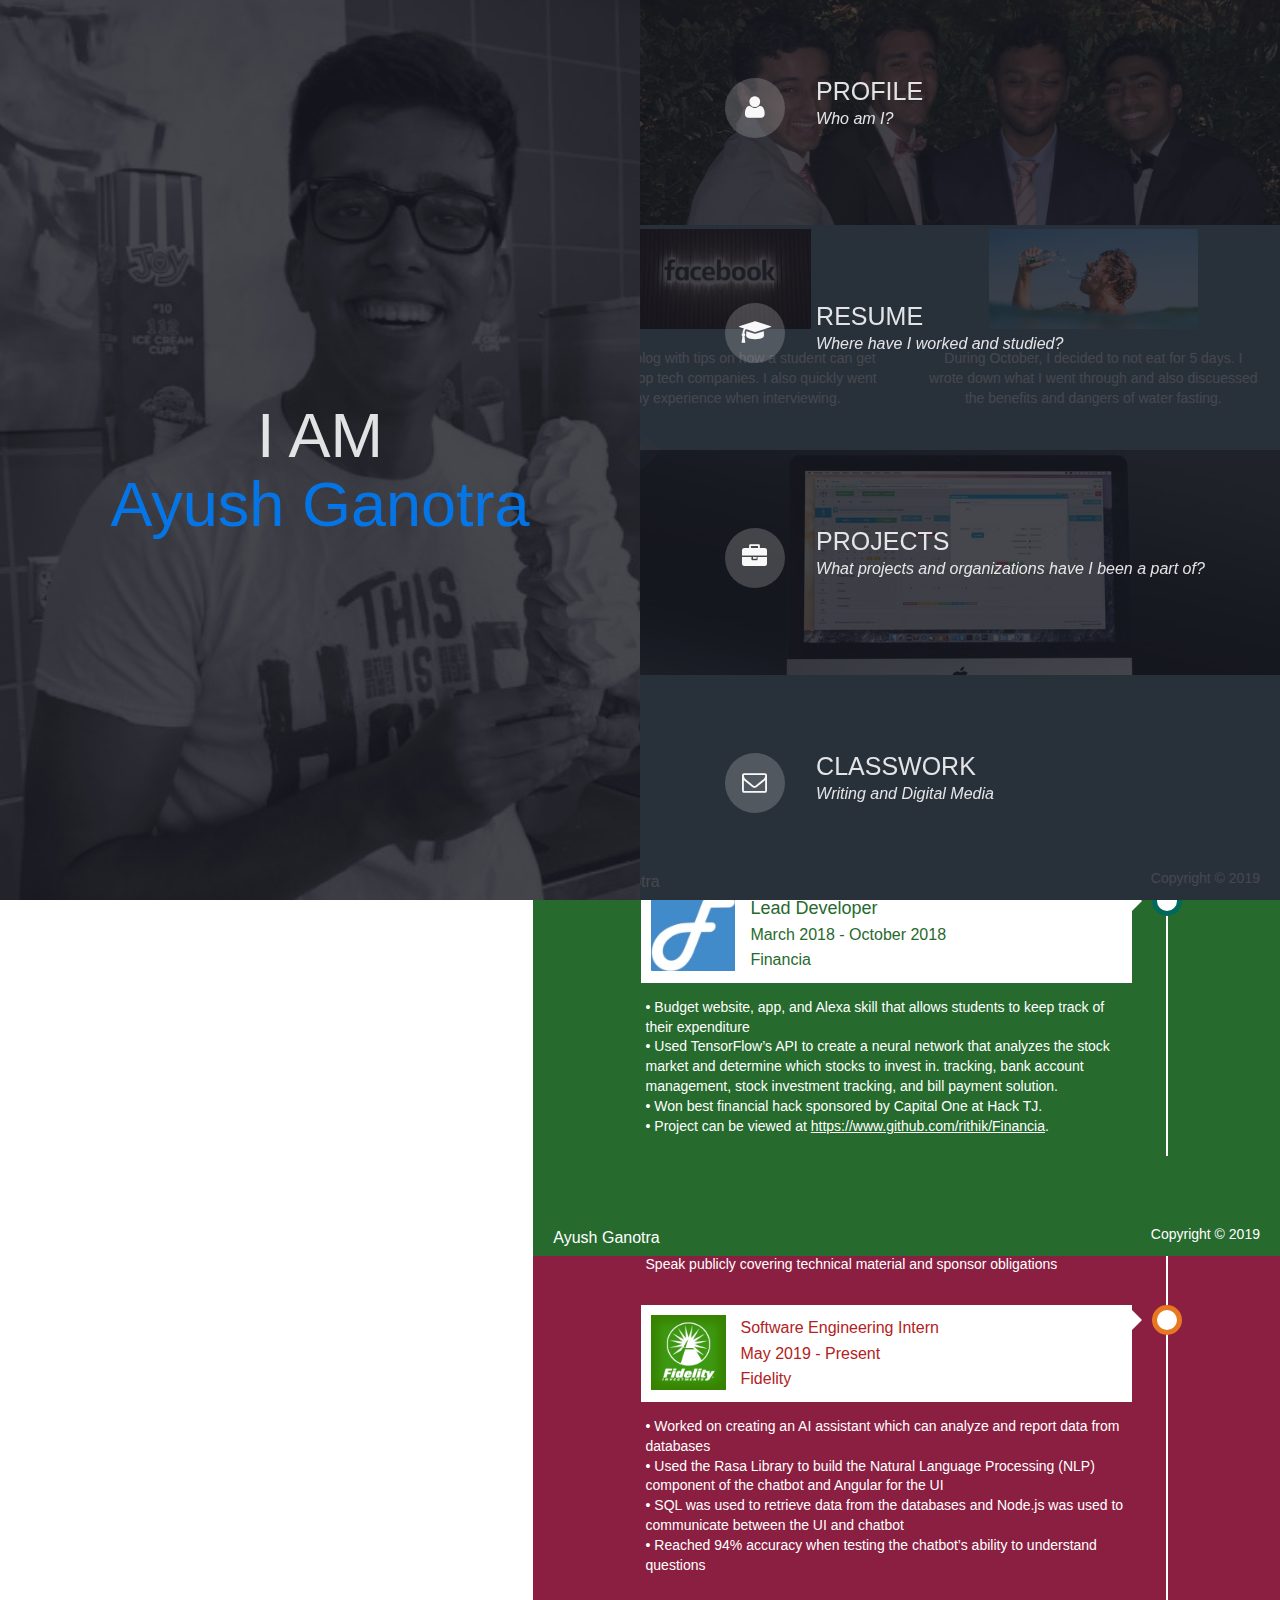
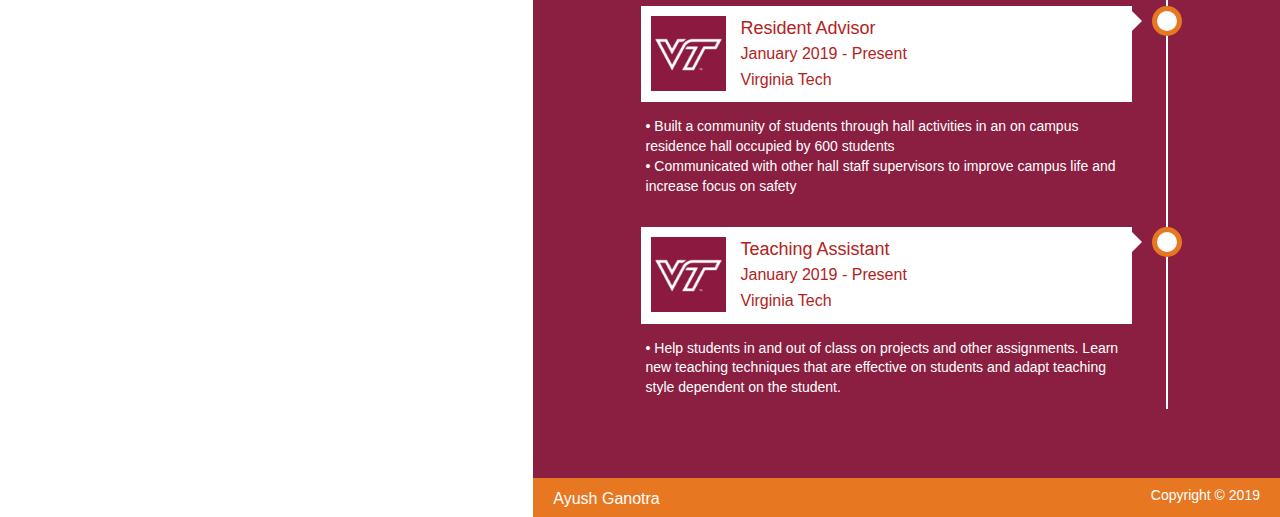
==== commit 20bb33a5: "adding links" ====
--- a/index.html
+++ b/index.html
@@ -531,7 +531,9 @@
                 <div class="contact col-sm-6">
                     <h4 class="small-heading text-center" style="color:white">How to get an opportunity to work at
                         Google, Facebook, or Microsoft</h4>
-                    <img style="height: 100px; display: block; margin: auto;" src="images/menu/facebook.jpeg">
+                    <img style="height: 100px; display: block; margin: auto;"
+                        href="https://medium.com/@ayushmaang/how-to-get-an-opportunity-to-work-at-google-facebook-or-microsoft-d26a6cd4fda7"
+                        src="images/menu/facebook.jpeg">
                     <br>
                     <p style="color:white">
                         I created a blog with tips on how a student can get offers from top tech companies. I also
@@ -543,7 +545,9 @@
                     <p style="color:white">
                         <h4 class="small-heading text-center" style="color:white">How to get an opportunity to work at
                             Google, Facebook, or Microsoft</h4>
-                        <img style="height: 100px; display: block; margin: auto;" src="images/menu/drinking_water.jpg">
+                        <img style="height: 100px; display: block; margin: auto;"
+                            href="https://medium.com/@ayushmaang/i-starved-myself-for-5-days-here-are-the-risks-and-benefits-to-your-body-9b1715117c5f"
+                            src="images/menu/drinking_water.jpg">
                         <br>
                         <p style="color:white">
                             During October, I decided to not eat for 5 days. I wrote down what I went through and also
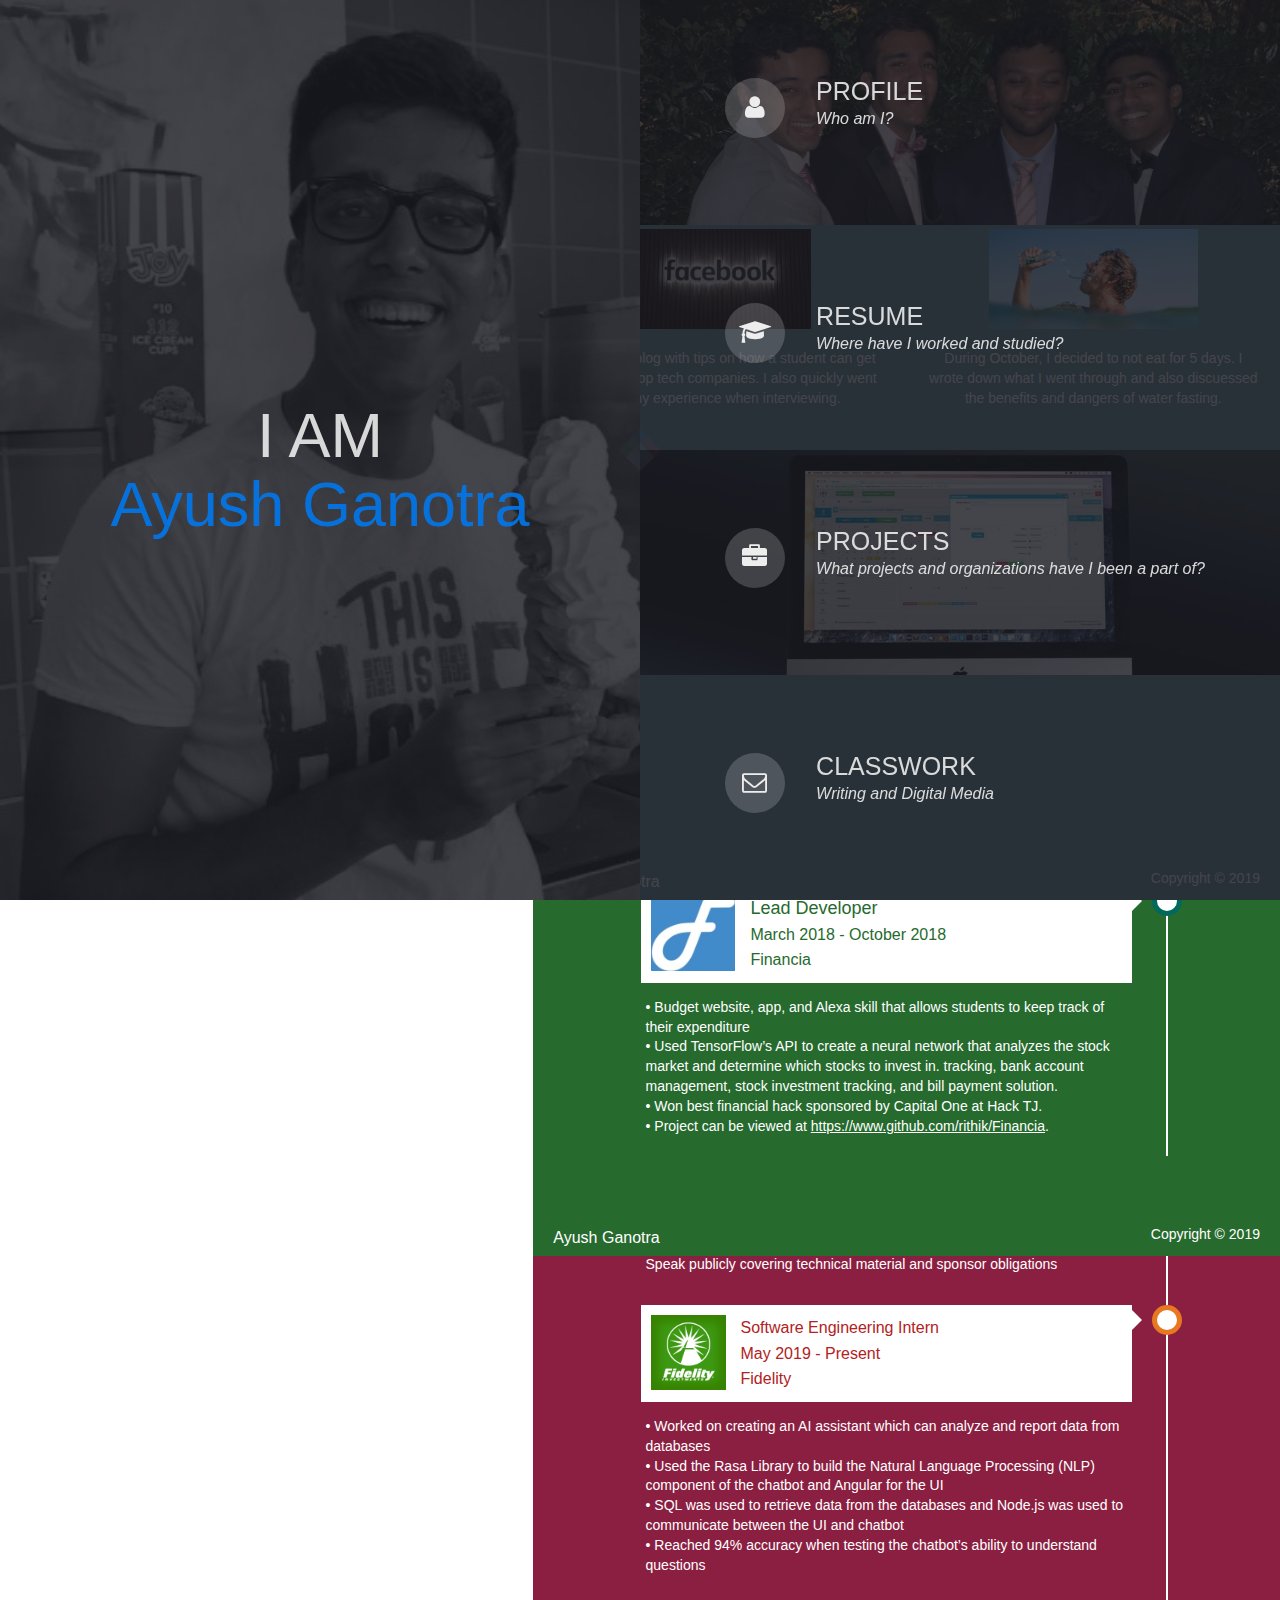
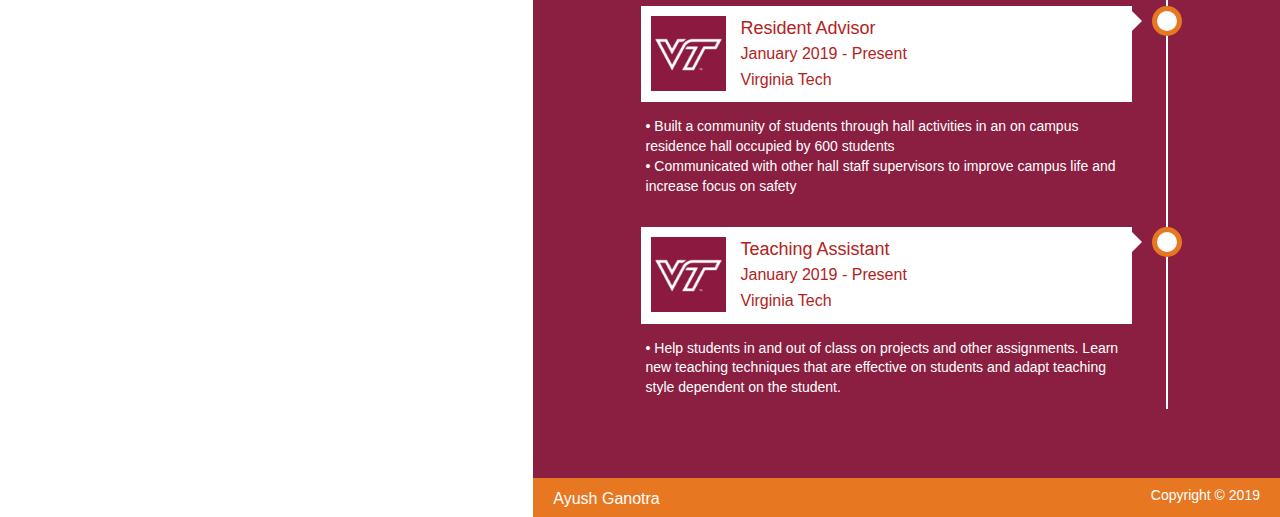
==== commit 7cafcf2e: "wassup" ====
--- a/index.html
+++ b/index.html
@@ -531,9 +531,11 @@
                 <div class="contact col-sm-6">
                     <h4 class="small-heading text-center" style="color:white">How to get an opportunity to work at
                         Google, Facebook, or Microsoft</h4>
-                    <img style="height: 100px; display: block; margin: auto;"
-                        href="https://medium.com/@ayushmaang/how-to-get-an-opportunity-to-work-at-google-facebook-or-microsoft-d26a6cd4fda7"
-                        src="images/menu/facebook.jpeg">
+                    <a
+                        href="https://medium.com/@ayushmaang/how-to-get-an-opportunity-to-work-at-google-facebook-or-microsoft-d26a6cd4fda7">
+                        <img style="height: 100px; display: block; margin: auto;" src="images/menu/facebook.jpeg">
+                    </a>
+
                     <br>
                     <p style="color:white">
                         I created a blog with tips on how a student can get offers from top tech companies. I also
@@ -545,9 +547,12 @@
                     <p style="color:white">
                         <h4 class="small-heading text-center" style="color:white">How to get an opportunity to work at
                             Google, Facebook, or Microsoft</h4>
-                        <img style="height: 100px; display: block; margin: auto;"
-                            href="https://medium.com/@ayushmaang/i-starved-myself-for-5-days-here-are-the-risks-and-benefits-to-your-body-9b1715117c5f"
-                            src="images/menu/drinking_water.jpg">
+                        <a
+                            href="https://medium.com/@ayushmaang/i-starved-myself-for-5-days-here-are-the-risks-and-benefits-to-your-body-9b1715117c5f">
+                            <img style="height: 100px; display: block; margin: auto;"
+                                src="images/menu/drinking_water.jpg">
+                        </a>
+
                         <br>
                         <p style="color:white">
                             During October, I decided to not eat for 5 days. I wrote down what I went through and also
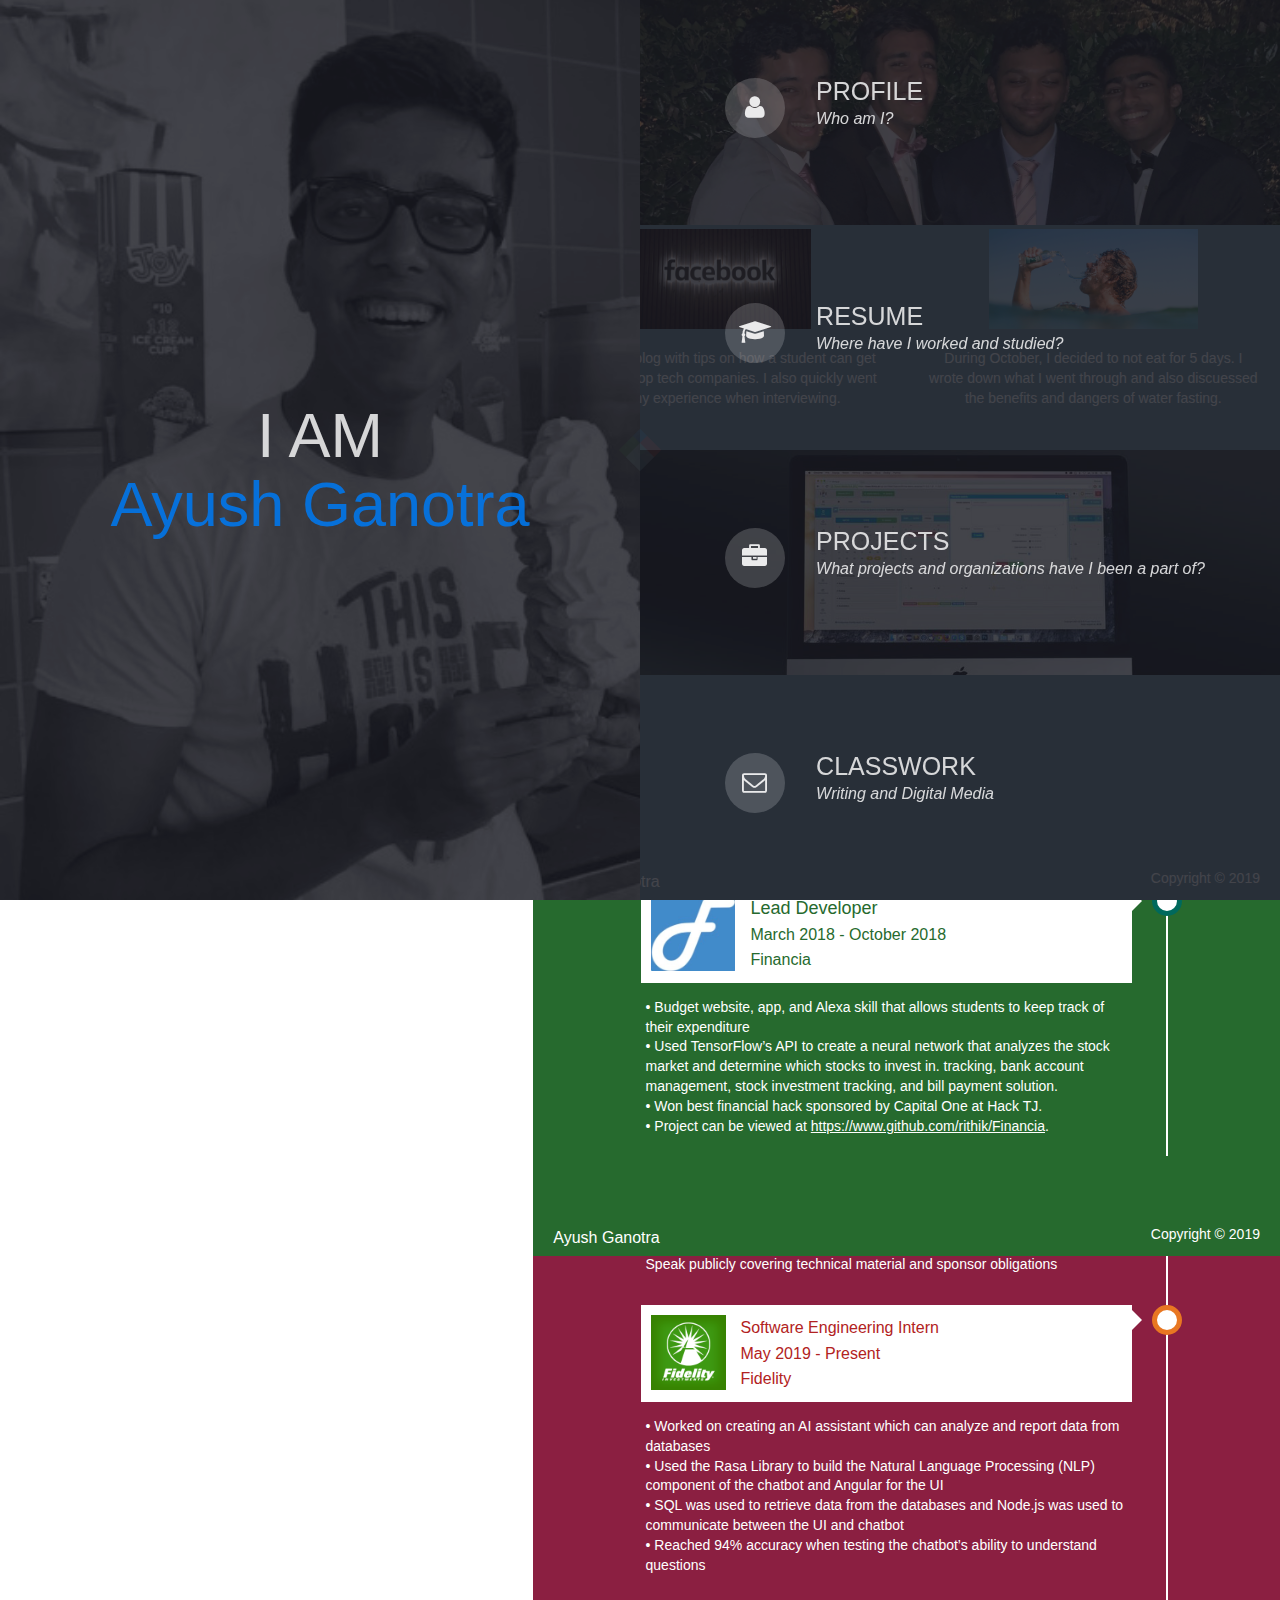
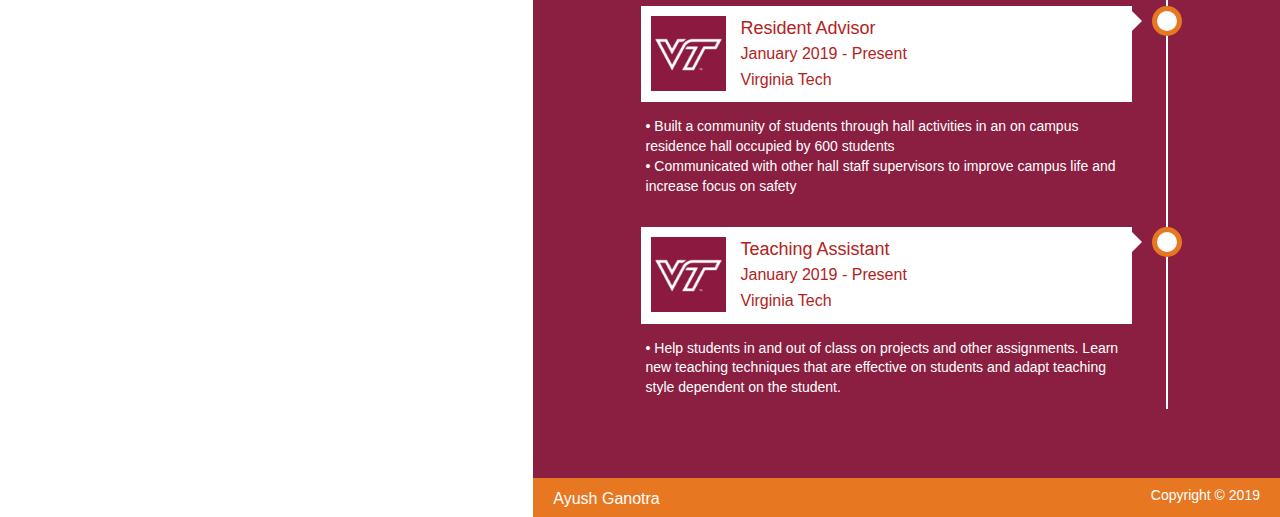
==== commit c3ad1521: "bug fixes" ====
--- a/index.html
+++ b/index.html
@@ -545,8 +545,8 @@
 
                 <div class="contact col-sm-6">
                     <p style="color:white">
-                        <h4 class="small-heading text-center" style="color:white">How to get an opportunity to work at
-                            Google, Facebook, or Microsoft</h4>
+                        <h4 class="small-heading text-center" style="color:white">I starved myself for 5 days. Here are
+                            the risks and benefits to your body.</h4>
                         <a
                             href="https://medium.com/@ayushmaang/i-starved-myself-for-5-days-here-are-the-risks-and-benefits-to-your-body-9b1715117c5f">
                             <img style="height: 100px; display: block; margin: auto;"
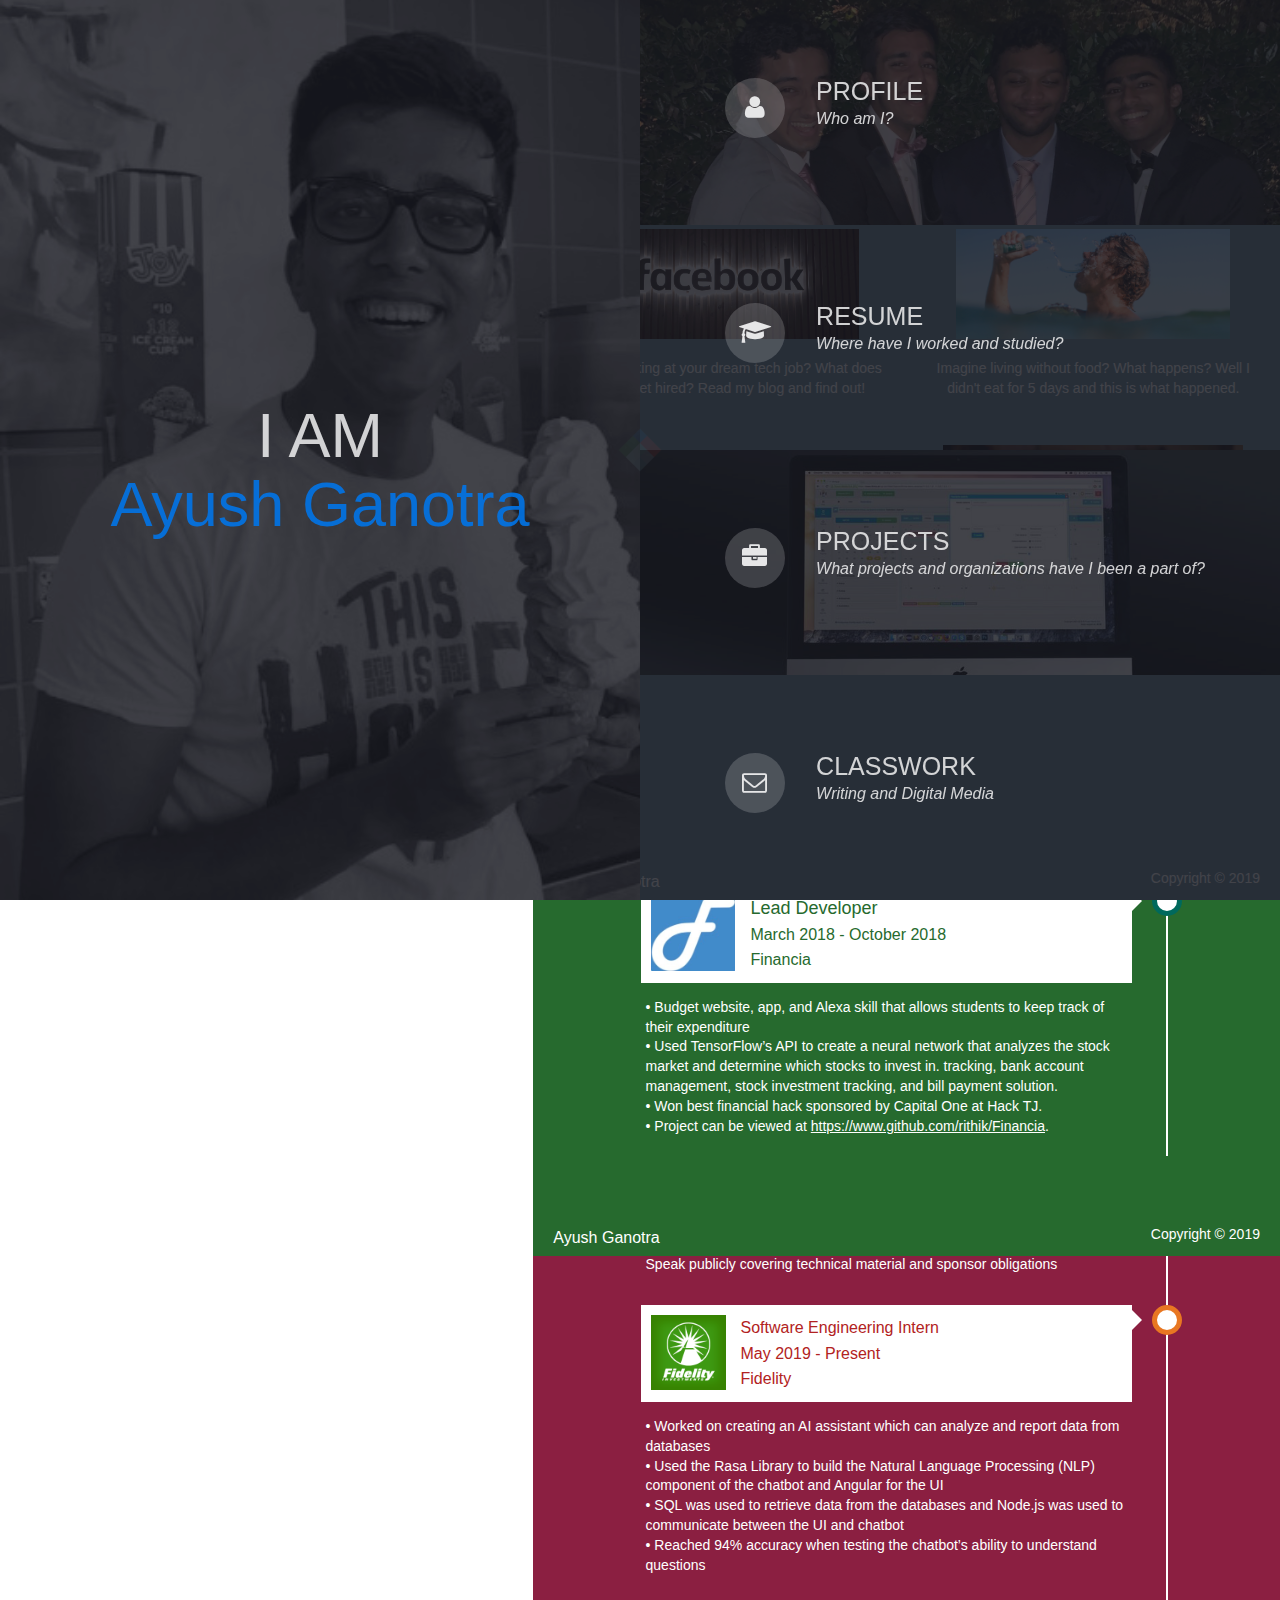
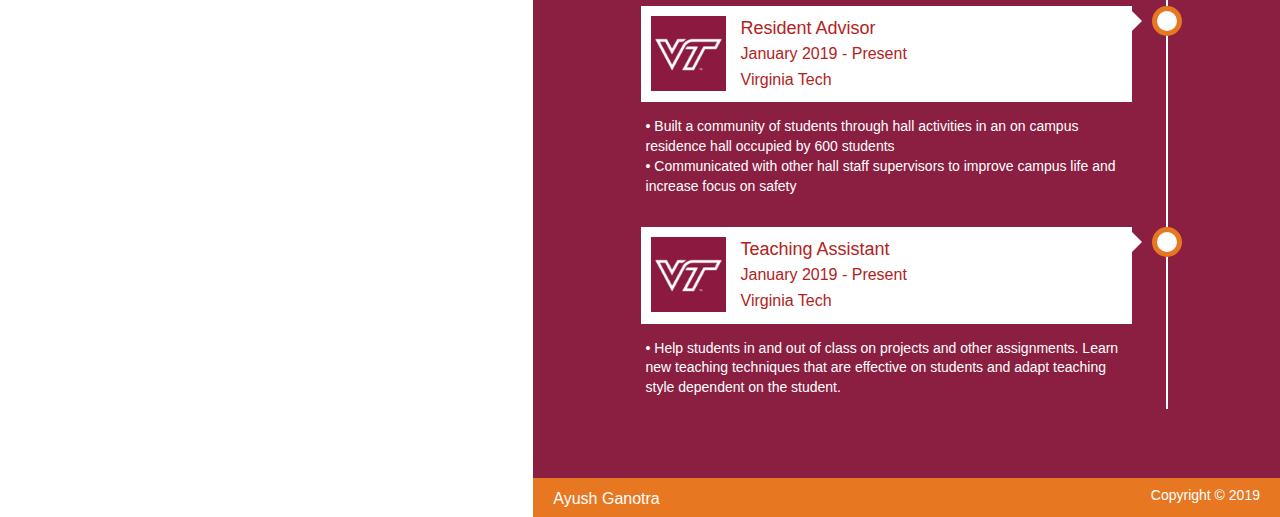
==== commit 0cba26a0: "english fixes" ====
--- a/index.html
+++ b/index.html
@@ -533,13 +533,13 @@
                         Google, Facebook, or Microsoft</h4>
                     <a
                         href="https://medium.com/@ayushmaang/how-to-get-an-opportunity-to-work-at-google-facebook-or-microsoft-d26a6cd4fda7">
-                        <img style="height: 100px; display: block; margin: auto;" src="images/menu/facebook.jpeg">
+                        <img style="height: 110px; display: block; margin: auto;" src="images/menu/facebook.jpeg">
                     </a>
 
                     <br>
                     <p style="color:white">
-                        I created a blog with tips on how a student can get offers from top tech companies. I also
-                        quickly went over my experience when interviewing.
+                        Imagine working at your dream tech job? What does it take to get hired? Read my blog
+                        and find out!
                     </p>
                 </div>
 
@@ -549,14 +549,14 @@
                             the risks and benefits to your body.</h4>
                         <a
                             href="https://medium.com/@ayushmaang/i-starved-myself-for-5-days-here-are-the-risks-and-benefits-to-your-body-9b1715117c5f">
-                            <img style="height: 100px; display: block; margin: auto;"
+                            <img style="height: 110px; display: block; margin: auto;"
                                 src="images/menu/drinking_water.jpg">
                         </a>
 
                         <br>
                         <p style="color:white">
-                            During October, I decided to not eat for 5 days. I wrote down what I went through and also
-                            discuessed the benefits and dangers of water fasting.
+                            Imagine living without food? What happens? Well I didn't eat for 5 days and this is what
+                            happened.
                         </p>
                     </p>
                 </div>
@@ -565,15 +565,15 @@
                     <iframe width="100%" height="100" scrolling="yes" frameborder="no" allow="autoplay"
                         src="https://w.soundcloud.com/player/?url=https%3A//api.soundcloud.com/tracks/713807728&color=%23ff5500&auto_play=false&hide_related=false&show_comments=true&show_user=true&show_reposts=false&show_teaser=true&visual=true"></iframe>
 
-                    Our podcast on covers Virginia Tech's perception of Virtual Reality. We interviewed multiple
-                    students and then talked about the responsed. After each interview, we also discussed our own
+                    Whats the future of Virtual Reality? Before the future, we interviewed students at
+                    Virginia Technology to see what they think now. After each interview, we also discussed our own
                     opinions on Virtual Reality.
                 </div>
 
                 <div class="contact col-sm-6" style="height: auto;">
-                    <iframe width="300" height="100" src="https://www.youtube.com/embed/5u7WNGYyilE" frameborder="0"
-                        allow="accelerometer; autoplay; encrypted-media; gyroscope; picture-in-picture"
-                        allowfullscreen></iframe>
+                    <a href="https://www.youtube.com/watch?v=j0xmgzfwYqs&t=4s">
+                        <img style="height: 110px; display: block; margin: auto;" src="images/menu/zion.jpg">
+                    </a>
                     <div style="color:white">
                         Our video analyzes Zion Williamson's highlight. We talk about the potential Zion can have in the
                         NBA once he comes back. Will he be the next Lebron James?
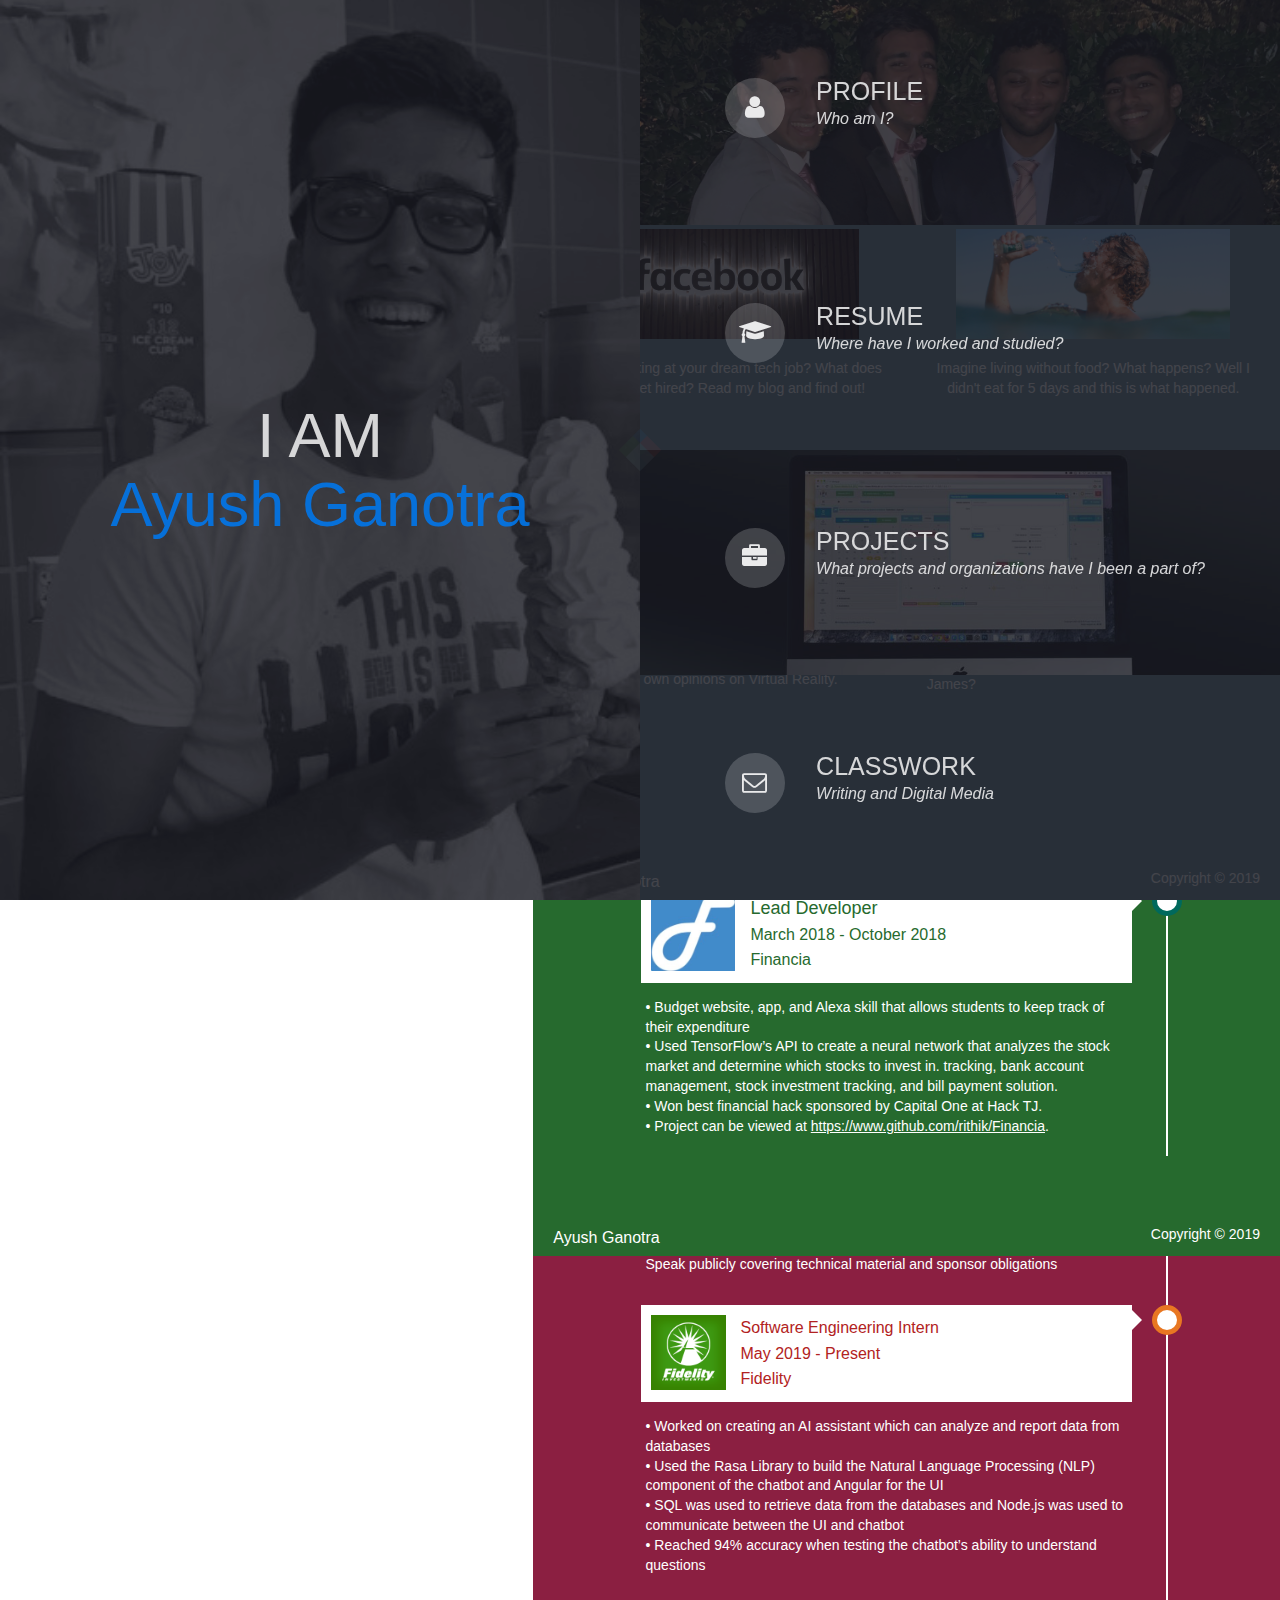
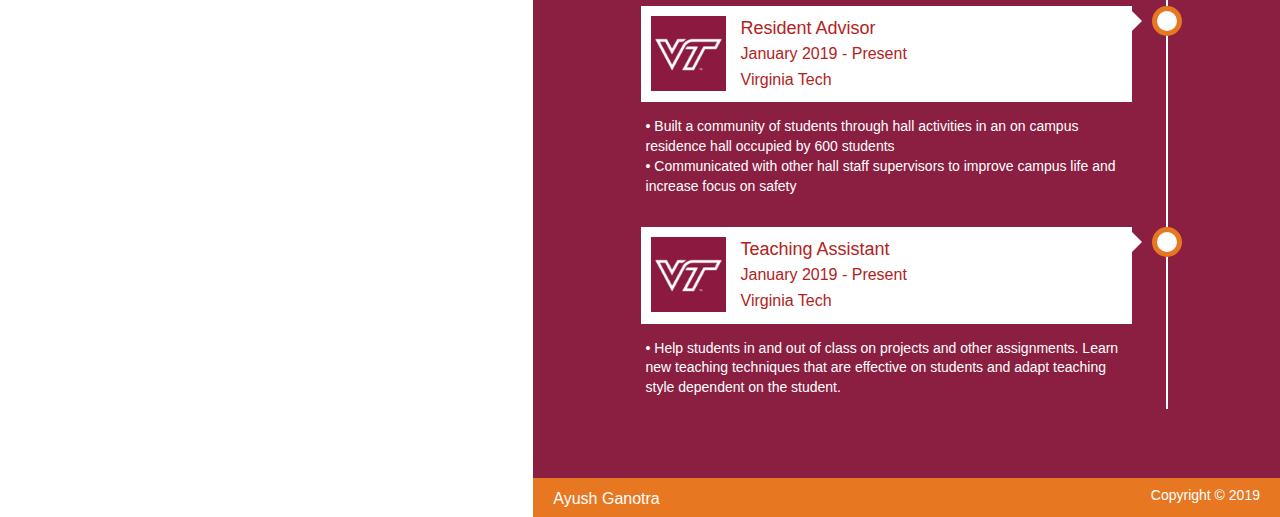
==== commit 11e93b06: "english fixes" ====
--- a/index.html
+++ b/index.html
@@ -562,6 +562,8 @@
                 </div>
 
                 <div class="contact col-sm-6" style="height: auto; color:white">
+                    <h4 class="small-heading text-center" style="color:white">Virginia Tech's perception of Virtual
+                        Reality at this point.</h4>
                     <iframe width="100%" height="100" scrolling="yes" frameborder="no" allow="autoplay"
                         src="https://w.soundcloud.com/player/?url=https%3A//api.soundcloud.com/tracks/713807728&color=%23ff5500&auto_play=false&hide_related=false&show_comments=true&show_user=true&show_reposts=false&show_teaser=true&visual=true"></iframe>
 
@@ -571,6 +573,8 @@
                 </div>
 
                 <div class="contact col-sm-6" style="height: auto;">
+                    <h4 class="small-heading text-center" style="color:white">Is Zion the next Lebron James or just
+                        another 1st overall bust?</h4>
                     <a href="https://www.youtube.com/watch?v=j0xmgzfwYqs&t=4s">
                         <img style="height: 110px; display: block; margin: auto;" src="images/menu/zion.jpg">
                     </a>
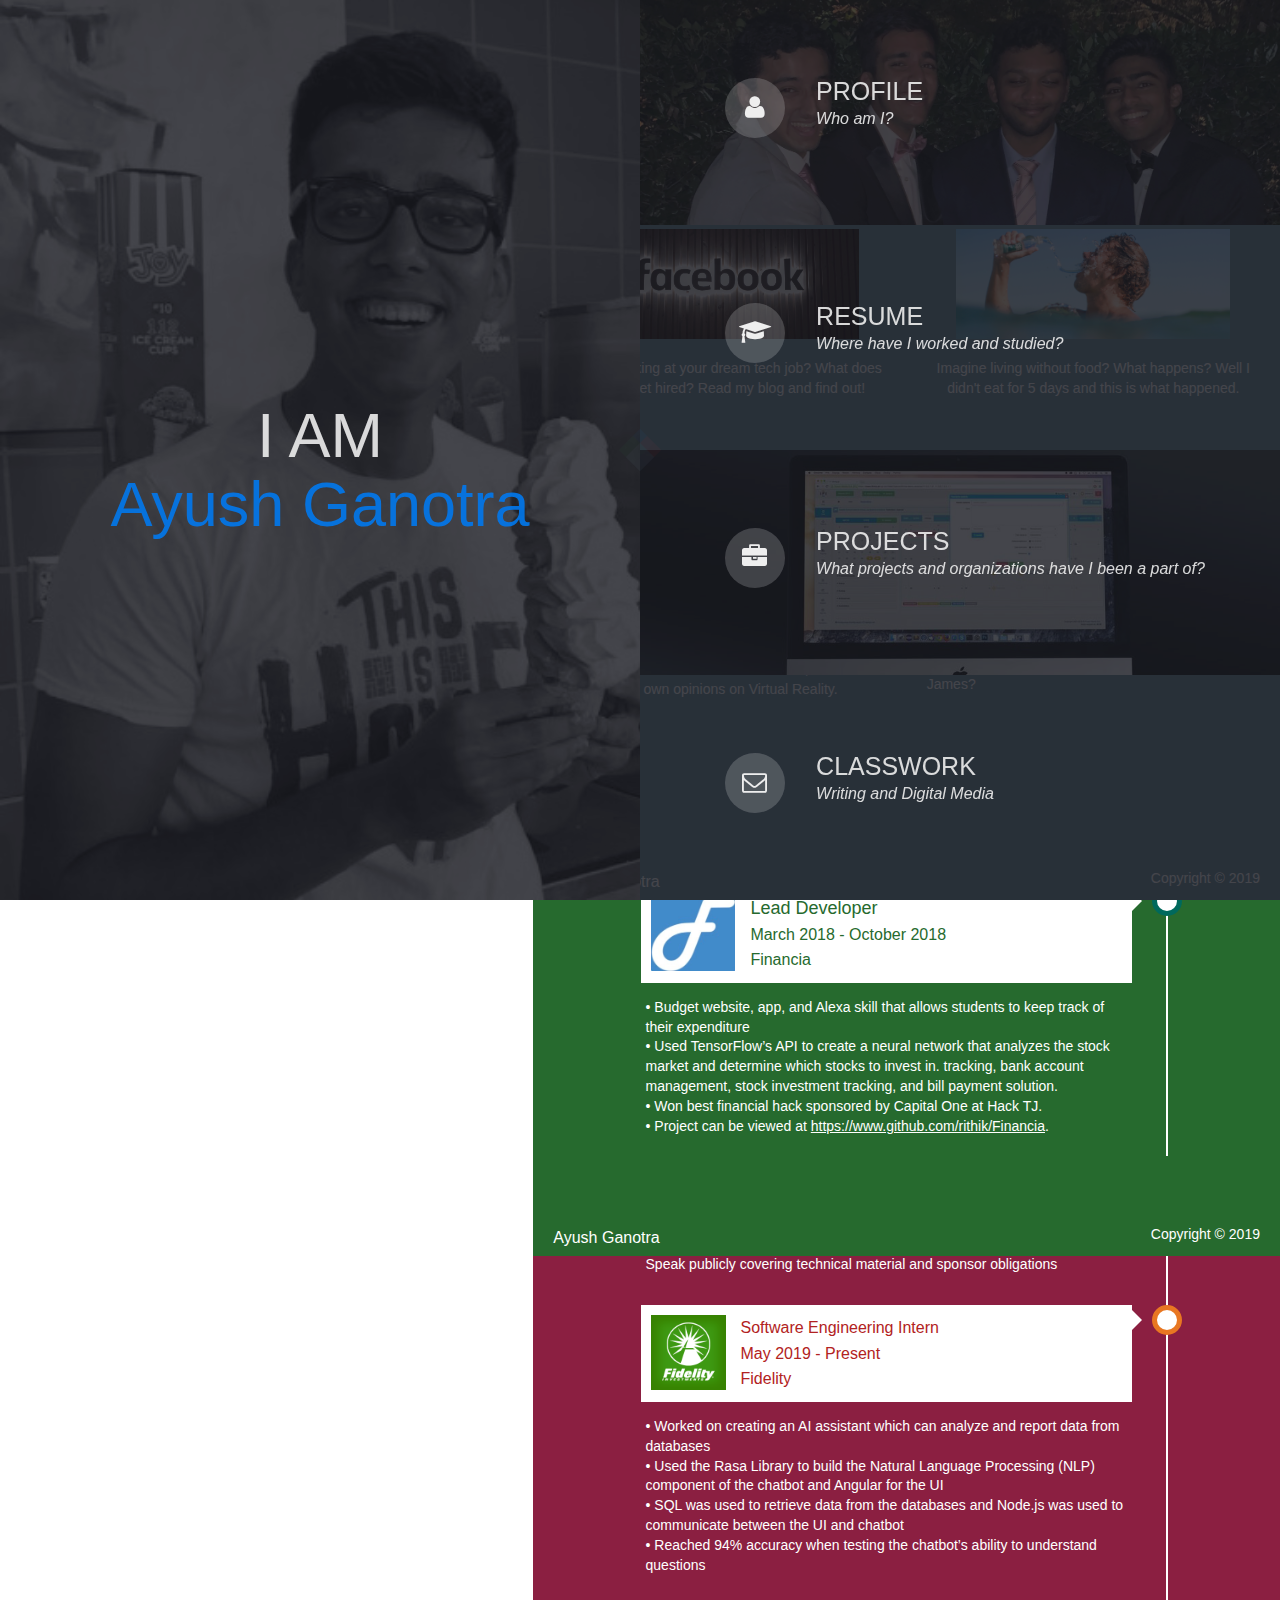
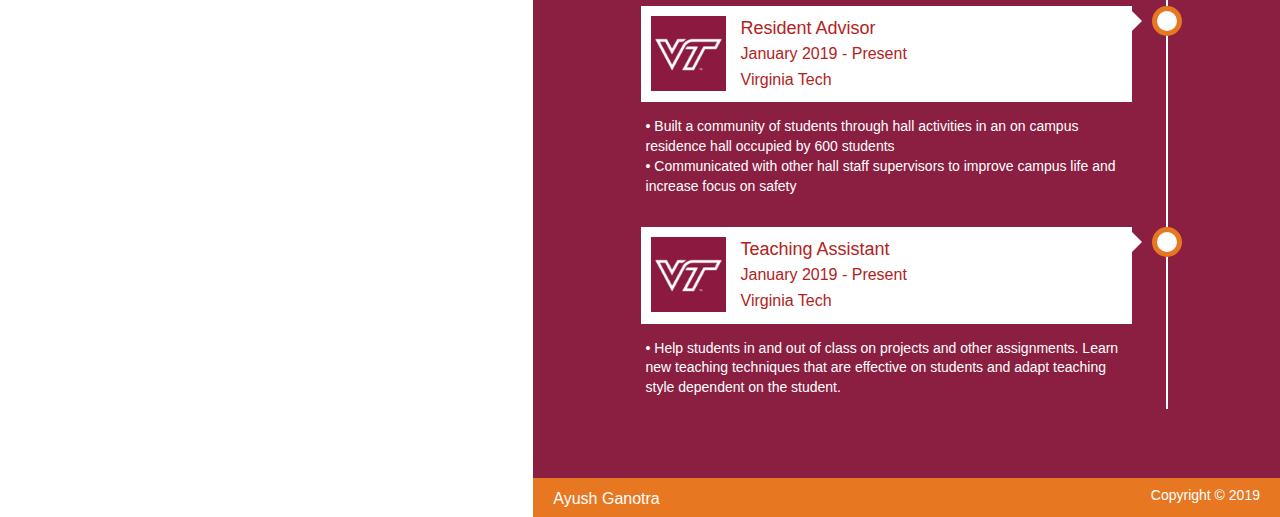
==== commit 6194bfbb: "english fixes" ====
--- a/index.html
+++ b/index.html
@@ -564,7 +564,7 @@
                 <div class="contact col-sm-6" style="height: auto; color:white">
                     <h4 class="small-heading text-center" style="color:white">Virginia Tech's perception of Virtual
                         Reality at this point.</h4>
-                    <iframe width="100%" height="100" scrolling="yes" frameborder="no" allow="autoplay"
+                    <iframe width="100%" height="110" scrolling="yes" frameborder="no" allow="autoplay"
                         src="https://w.soundcloud.com/player/?url=https%3A//api.soundcloud.com/tracks/713807728&color=%23ff5500&auto_play=false&hide_related=false&show_comments=true&show_user=true&show_reposts=false&show_teaser=true&visual=true"></iframe>
 
                     Whats the future of Virtual Reality? Before the future, we interviewed students at
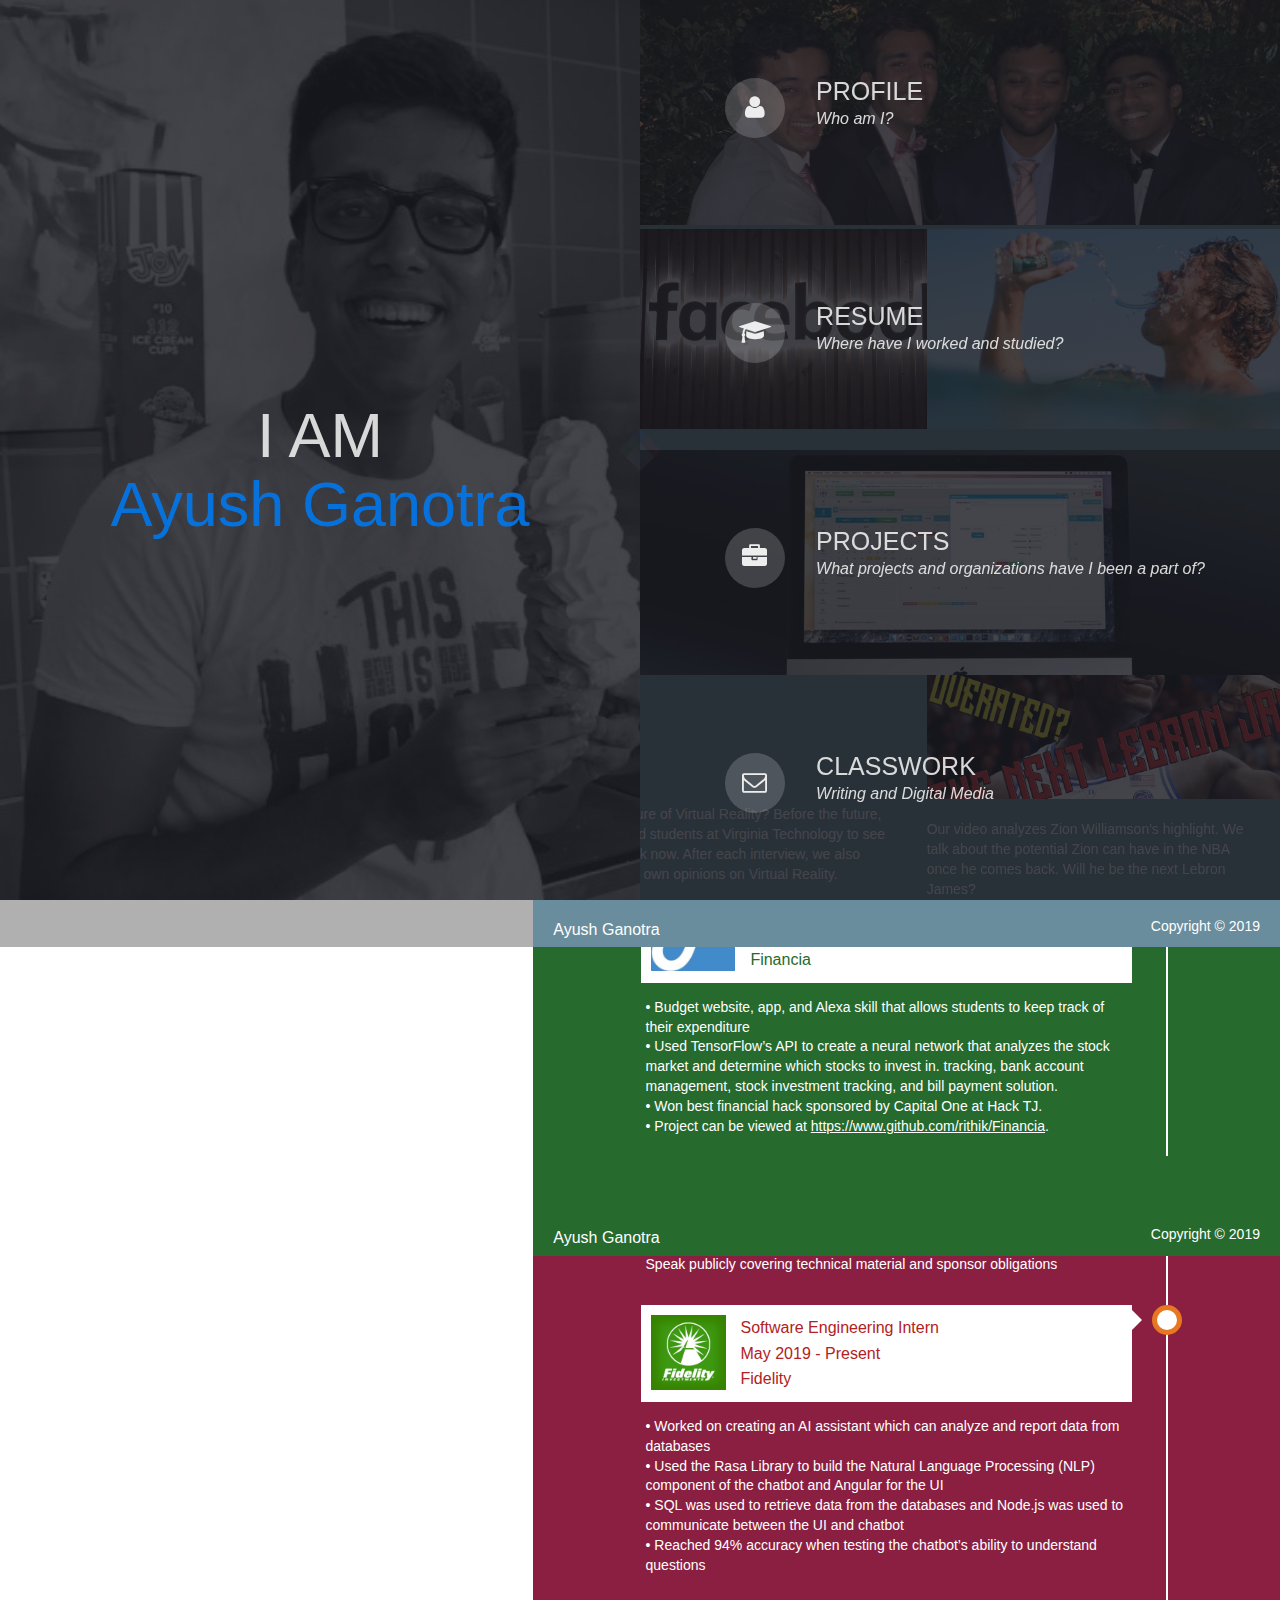
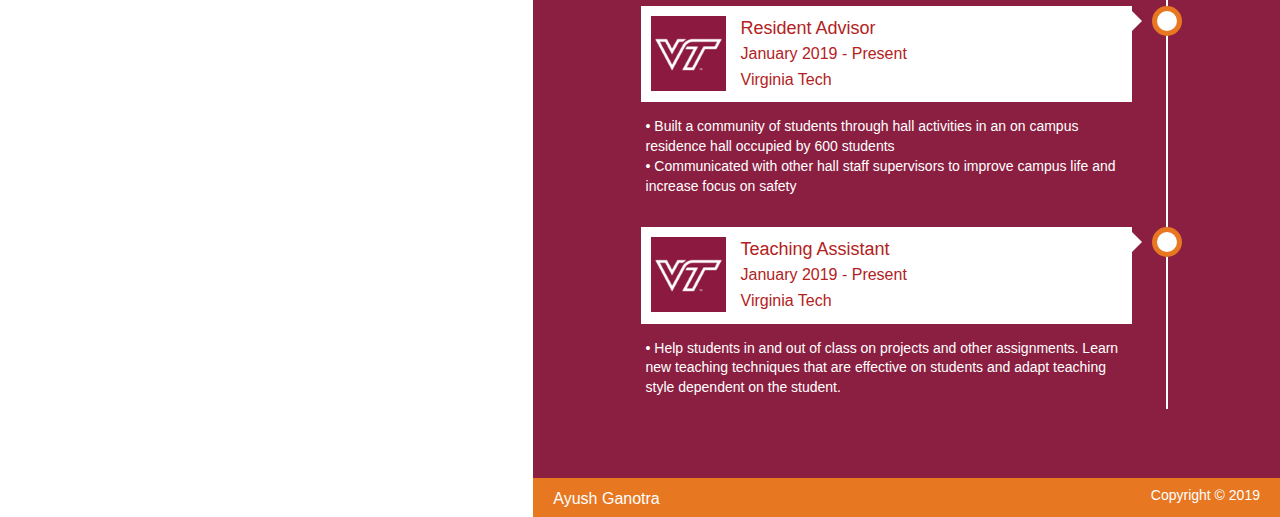
==== commit f3deeaef: "format fixes" ====
--- a/index.html
+++ b/index.html
@@ -533,7 +533,7 @@
                         Google, Facebook, or Microsoft</h4>
                     <a
                         href="https://medium.com/@ayushmaang/how-to-get-an-opportunity-to-work-at-google-facebook-or-microsoft-d26a6cd4fda7">
-                        <img style="height: 110px; display: block; margin: auto;" src="images/menu/facebook.jpeg">
+                        <img style="height: 200px; display: block; margin: auto;" src="images/menu/facebook.jpeg">
                     </a>
 
                     <br>
@@ -549,7 +549,7 @@
                             the risks and benefits to your body.</h4>
                         <a
                             href="https://medium.com/@ayushmaang/i-starved-myself-for-5-days-here-are-the-risks-and-benefits-to-your-body-9b1715117c5f">
-                            <img style="height: 110px; display: block; margin: auto;"
+                            <img style="height: 200px; display: block; margin: auto;"
                                 src="images/menu/drinking_water.jpg">
                         </a>
 
@@ -564,7 +564,7 @@
                 <div class="contact col-sm-6" style="height: auto; color:white">
                     <h4 class="small-heading text-center" style="color:white">Virginia Tech's perception of Virtual
                         Reality at this point.</h4>
-                    <iframe width="100%" height="110" scrolling="yes" frameborder="no" allow="autoplay"
+                    <iframe width="100%" height="200" scrolling="yes" frameborder="no" allow="autoplay"
                         src="https://w.soundcloud.com/player/?url=https%3A//api.soundcloud.com/tracks/713807728&color=%23ff5500&auto_play=false&hide_related=false&show_comments=true&show_user=true&show_reposts=false&show_teaser=true&visual=true"></iframe>
 
                     Whats the future of Virtual Reality? Before the future, we interviewed students at
@@ -576,8 +576,9 @@
                     <h4 class="small-heading text-center" style="color:white">Is Zion the next Lebron James or just
                         another 1st overall bust?</h4>
                     <a href="https://www.youtube.com/watch?v=j0xmgzfwYqs&t=4s">
-                        <img style="height: 110px; display: block; margin: auto;" src="images/menu/zion.jpg">
+                        <img style="height: 200px; display: block; margin: auto;" src="images/menu/thumbnail.jpg">
                     </a>
+                    <br>
                     <div style="color:white">
                         Our video analyzes Zion Williamson's highlight. We talk about the potential Zion can have in the
                         NBA once he comes back. Will he be the next Lebron James?
--- a/css/style.blue.css
+++ b/css/style.blue.css
@@ -1500,7 +1500,6 @@
 
 .contact {
   padding: 20px;
-  height: 275px;
 }
 
 .contact p {
